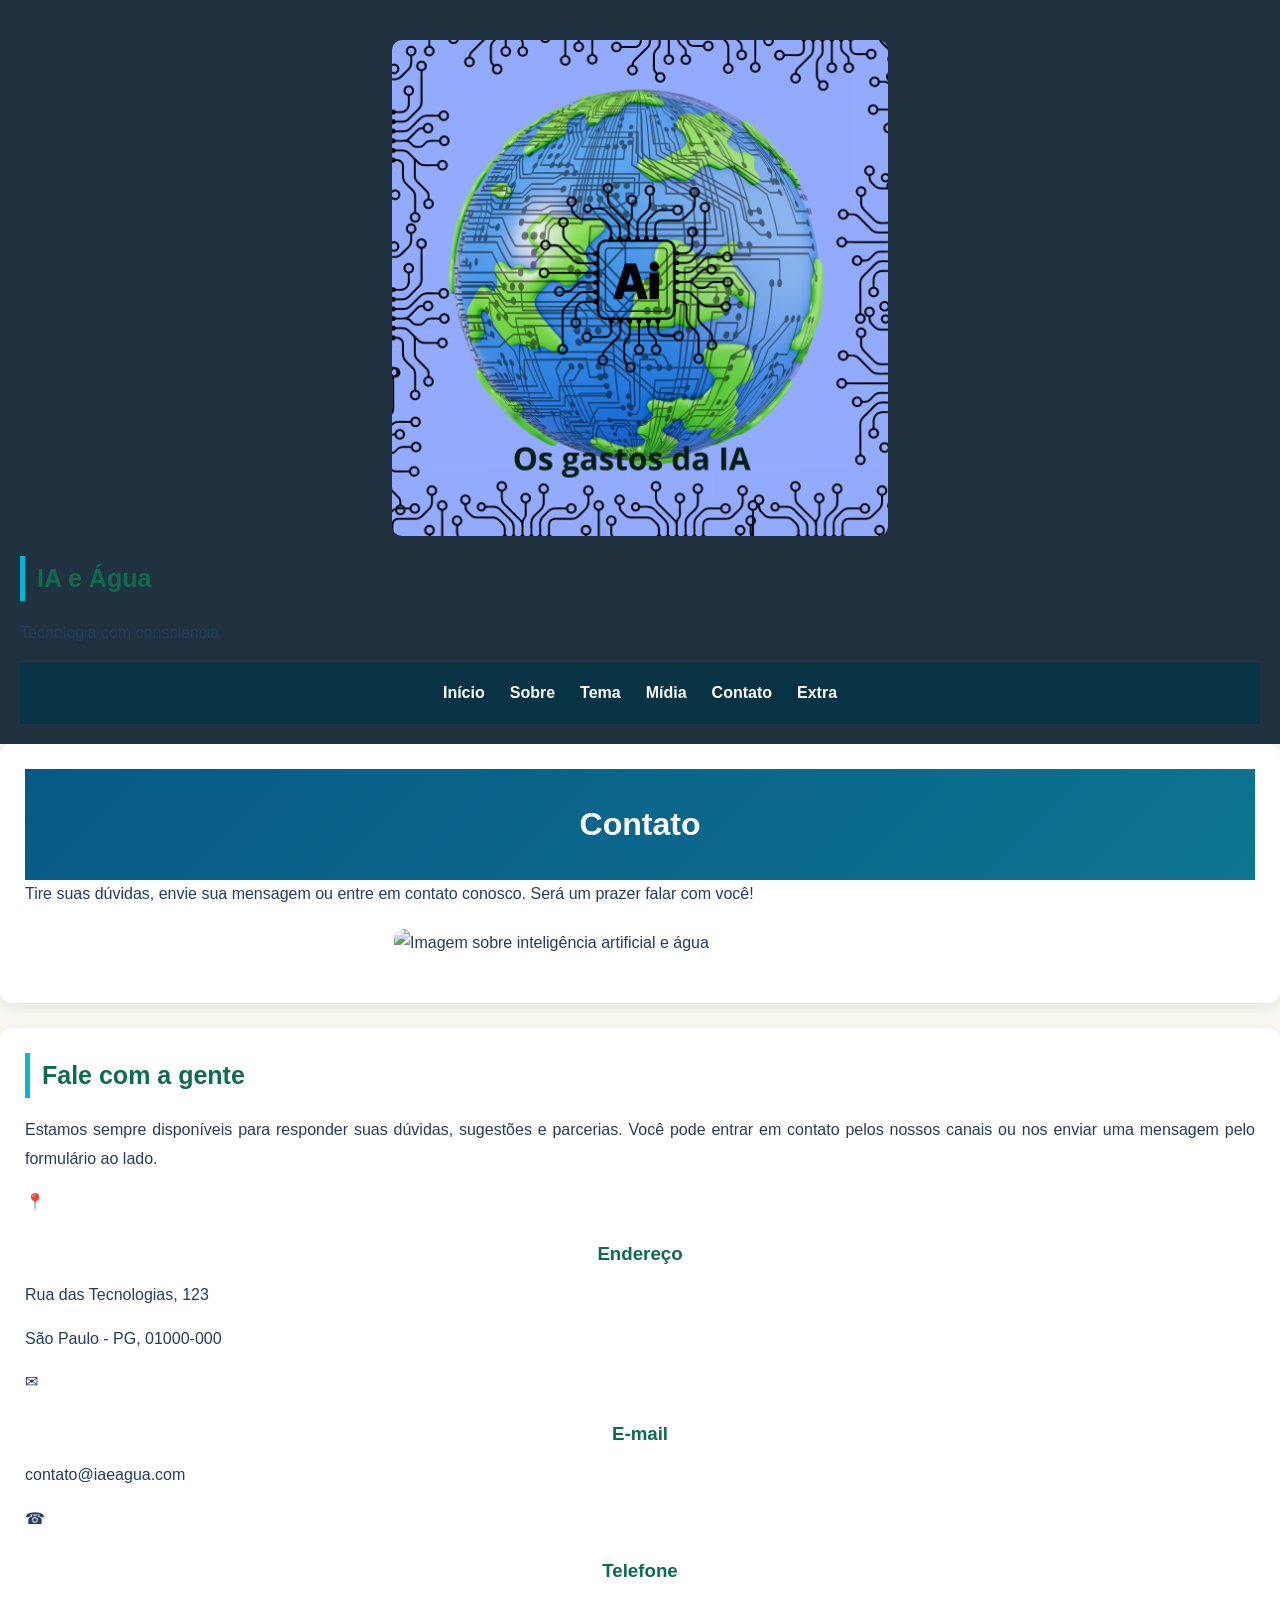
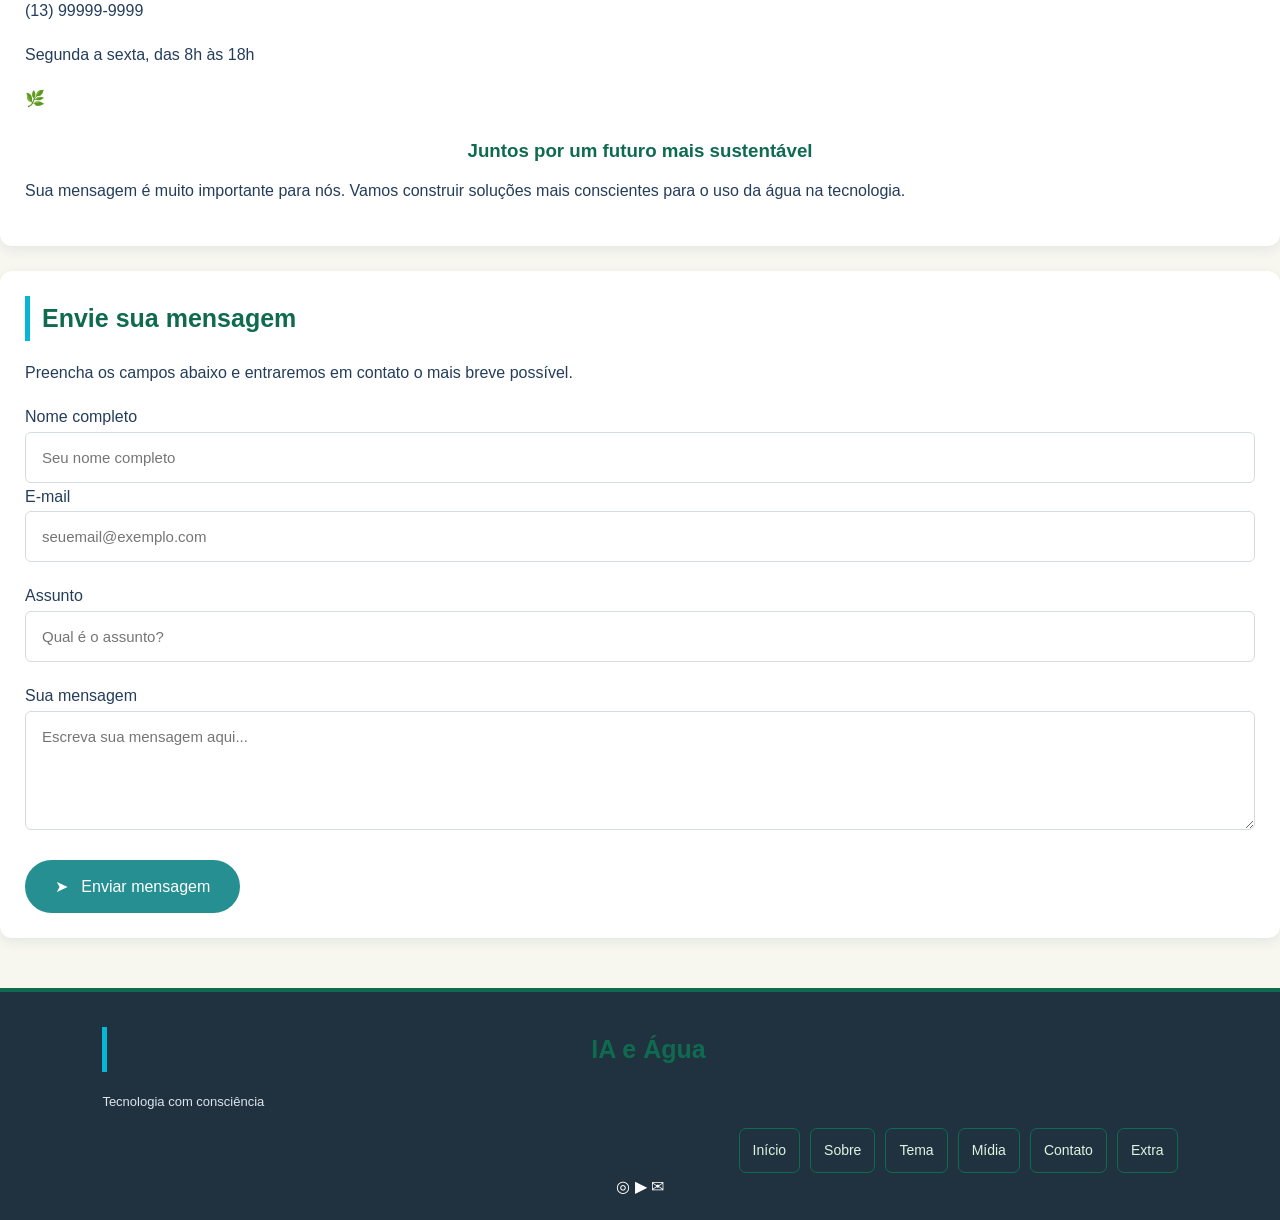
==== contato.html @ b86866ad "Update contato.html" ====
<!DOCTYPE html>
<html lang="pt-BR">
<head>
    <meta charset="UTF-8">
    <meta name="viewport" content="width=device-width, initial-scale=1.0">
    <title>Contato</title>
    <link rel="stylesheet" href="style.css">
</head>

<body>

    <!-- CABEÇALHO -->
    <header class="cabecalho">

        <div class="logo">
           <img src="logo-site.png" alt="os gastos da IA" class="logo-imagem">
            <div>
                <h2>IA e Água</h2>
                <p>Tecnologia com consciência</p>
            </div>
        </div>

        <nav>
            <a href="inicio.html">Início</a>
            <a href="sobre.html">Sobre</a>
            <a href="tema.html">Tema</a>
            <a href="midia.html">Mídia</a>
            <a href="contato.html" class="ativo">Contato</a>
            <a href="extra.html">Extra</a>
        </nav>

    </header>


    <!-- BANNER -->
    <section class="banner-contato">

    <div class="banner-texto">
         <h1>Contato</h1>

            <p>Tire suas dúvidas, envie sua mensagem 
            ou entre em contato conosco.
            Será um prazer falar com você!</p>
           
        </div>

         <div class="banner-imagem">
            <img src="banner.jpeg" alt="Imagem sobre inteligência artificial e água">
        </div>

    </section>


    <!-- CONTEÚDO PRINCIPAL -->
    <main class="conteudo">

        <!-- INFORMAÇÕES DE CONTATO -->
        <section class="cartao informacoes">

            <h2>Fale com a gente</h2>

            <p class="descricao">
                Estamos sempre disponíveis para responder
                suas dúvidas, sugestões e parcerias.
                Você pode entrar em contato pelos nossos
                canais ou nos enviar uma mensagem pelo
                formulário ao lado.
            </p>


            <!-- ENDEREÇO -->
            <div class="contato-item">

                <div class="icone endereco-icone">📍</div>

                <div>
                    <h3>Endereço</h3>
                    <p>Rua das Tecnologias, 123</p>
                    <p>São Paulo - PG, 01000-000</p>
                </div>

            </div>


            <!-- EMAIL -->
            <div class="contato-item">

                <div class="icone email-icone">✉</div>

                <div>
                    <h3>E-mail</h3>
                    <p>contato@iaeagua.com</p>
                </div>

            </div>


            <!-- TELEFONE -->
            <div class="contato-item">

                <div class="icone telefone-icone">☎</div>

                <div>
                    <h3>Telefone</h3>
                    <p>(13) 99999-9999</p>
                    <p>Segunda a sexta, das 8h às 18h</p>
                </div>

            </div>


            <!-- MENSAGEM SUSTENTÁVEL -->
            <div class="mensagem-sustentavel">

                <span class="folha-icone">🌿</span>

                <div>
                    <h3>Juntos por um futuro mais sustentável</h3>

                    <p>
                        Sua mensagem é muito importante para nós.
                        Vamos construir soluções mais conscientes
                        para o uso da água na tecnologia.
                    </p>
                </div>

            </div>

        </section>


        <!-- FORMULÁRIO -->
        <section class="cartao formulario">

            <h2>Envie sua mensagem</h2>

            <p class="descricao-formulario">
                Preencha os campos abaixo e entraremos
                em contato o mais breve possível.
            </p>

            <form action="#" method="post">

                <div class="campos-duplos">

                    <!-- NOME -->
                    <div class="campo">
                        <label for="nome">Nome completo</label>

                        <input
                            type="text"
                            id="nome"
                            name="nome"
                            placeholder="Seu nome completo"
                            required>
                    </div>


                    <!-- EMAIL -->
                    <div class="campo">
                        <label for="email">E-mail</label>

                        <input
                            type="email"
                            id="email"
                            name="email"
                            placeholder="seuemail@exemplo.com"
                            required>
                    </div>

                </div>


                <!-- ASSUNTO -->
                <div class="campo">

                    <label for="assunto">Assunto</label>

                    <input
                        type="text"
                        id="assunto"
                        name="assunto"
                        placeholder="Qual é o assunto?"
                        required>

                </div>


                <!-- MENSAGEM -->
                <div class="campo">

                    <label for="mensagem">Sua mensagem</label>

                    <textarea
                        id="mensagem"
                        name="mensagem"
                        placeholder="Escreva sua mensagem aqui..."
                        rows="5"
                        required></textarea>

                </div>


                <!-- BOTÃO -->
                <button type="submit">
                    ➤ &nbsp; Enviar mensagem
                </button>

            </form>

        </section>

    </main>


    <!-- RODAPÉ -->
    <footer class="rodape">

        <div class="logo logo-rodape">

            <div>
                <h2>IA e Água</h2>
                <p>Tecnologia com consciência</p>
            </div>

        </div>


        <!-- LINKS -->
        <div class="rodape-links">

            <a href="inicio.html">Início</a>
            <a href="sobre.html">Sobre</a>
            <a href="tema.html">Tema</a>
            <a href="midia.html">Mídia</a>
            <a href="contato.html">Contato</a>
            <a href="extra.html">Extra</a>

        </div>


        <!-- REDES SOCIAIS -->
        <div class="redes-sociais">

            <a href="#" aria-label="Instagram">◎</a>
            <a href="#" aria-label="YouTube">▶</a>
            <a href="mailto:contato@iaeagua.com"
               aria-label="E-mail">✉</a>

        </div>

    </footer>

</body>
</html>
---- style.css ----
/*geral*/
/*cores
#0F6B4F verde principal
#1E6FB8 azul principal
#DFF3E1 fundo
#20323F Tom escuro*/

body {
    margin: 0;
    font-family: Arial, sans-serif;
}

header {
    background-color: #20323F;
    padding: 20px;
}

nav {
    display: flex;
    justify-content: center;
    gap: 30px;
}

nav a {
    color: #DFF3E1;
    text-decoration: none;
    font-size: 16px;
}

nav a:hover {
    color: #1E6FB8;
}

/* RODAPÉ */
.rodape {
    background-color: #20323F;
    color: #DFF3E1;
    padding: 35px 8% 18px;
    margin-top: 50px;
    border-top: 4px solid #0F6B4F;
}

/* CONTEÚDO PRINCIPAL */
.rodape-conteudo {
    display: flex;
    justify-content: space-between;
    align-items: flex-start;
    gap: 35px;
    padding-bottom: 25px;
}

/* NOME DO PROJETO */
.rodape-projeto {
    max-width: 350px;
}

.rodape-projeto h3 {
    color: #DFF3E1;
    font-size: 20px;
    line-height: 1.5;
    margin: 0 0 10px;
}

.rodape-projeto p {
    color: #DFF3E1;
    font-size: 14px;
    margin: 0;
    opacity: 0.85;
}

/* LINKS */
.rodape-links {
    display: flex;
    flex-wrap: wrap;
    gap: 10px;
    justify-content: flex-end;
}

.rodape-links a {
    color: #DFF3E1;
    text-decoration: none;
    font-size: 14px;
    padding: 9px 13px;
    border: 1px solid #0F6B4F;
    border-radius: 7px;
    transition: 0.3s;
}

.rodape-links a:hover {
    background-color: #0F6B4F;
    border-color: #1E6FB8;
    color: #DFF3E1;
}

/* FAIXA INFERIOR */
.rodape-final {
    border-top: 1px solid #0F6B4F;
    padding-top: 16px;
    display: flex;
    justify-content: space-between;
    align-items: center;
    gap: 15px;
}

.rodape-final p {
    color: #DFF3E1;
    font-size: 12px;
    line-height: 1.6;
    margin: 0;
}

/* CELULAR */
@media (max-width: 700px) {
    .rodape {
        padding: 28px 20px 18px;
    }

    .rodape-conteudo {
        flex-direction: column;
        gap: 22px;
    }

    .rodape-links {
        justify-content: flex-start;
    }

    .rodape-final {
        flex-direction: column;
        align-items: flex-start;
        gap: 8px;
    }
}
h1 {
    color: #DFF3E1;
     text-align: center;
}


/*index==========================================================================================================*/

.hero {
    background-image: linear-gradient(
        rgba(32, 50, 63, 0.5),
        rgba(32, 50, 63, 0.5)
    ), url("foto-index_inicio.jfif");

    background-size: cover;
    background-position: center;
    min-height: 450px;

    display: flex;
    flex-direction: column;
    justify-content: center;
    align-items: center;
    text-align: center;
    padding: 20px;
    gap: 20px;
}

.hero h1 {
    color: #DFF3E1;
    font-size: 40px;
}


.botao-saiba {
    display: inline-block;
    background-color: #0F6B4F;
    color: #DFF3E1;
    text-decoration: none;
    padding: 14px 30px;
    border-radius: 8px;
    font-size: 17px;
    font-weight: bold;
    transition: 0.3s;
}

.botao-saiba:hover {
    background-color: #1E6FB8;
    transform: translateY(-3px);
}

.textohome {
    max-width: 1000px;
    margin: 0 auto;
    text-align: center;
}

.textohome h1 {
    color: #0F6B4F;
    font-size: 32px;
    margin-bottom: 25px;
}

.textohome p {
    color: #20323F;
    font-size: 17px;
    line-height: 1.8;
    text-align: justify;
}

.apresentacao {
    background-color: #DFF3E1;
    padding: 55px 8%;
}


.imagem-home {
    width: 100%;
    padding: 40px 20px;
    display: flex;
    justify-content: center;
    box-sizing: border-box;
}

.imagem-home figure {
    width: 100%;
    max-width: 1100px;
    margin: 0;
    padding: 15px;
    background: #20323F;
    border: 1px solid #1E6FB8;
    border-radius: 12px;
    box-shadow: 0 0 20px rgba(30, 111, 184, 0.2);
    box-sizing: border-box;
}

.imagem-home img {
    display: block;
    width: 100%;
    height: auto;
    border-radius: 6px;
}

.imagem-home figcaption {
    color: #DFF3E1;
    font-size: 16px;
    text-align: center;
    padding: 14px 5px 4px;
    line-height: 1.6;
}

@media (max-width: 600px) {
    .imagem-home {
        padding: 25px 12px;
    }

    .imagem-home figure {
        padding: 8px;
    }

    .imagem-home figcaption {
        font-size: 14px;
    }
}


/* CITAÇÃO EM DESTAQUE */

.citacao-destaque {
    margin: 45px auto;
    padding: 38px 30px;
    max-width: 1000px;
    box-sizing: border-box;
    background: #20323F;
    border-left: 5px solid #1E6FB8;
    border-radius: 12px;
    color: #DFF3E1;
    text-align: center;
}

.citacao-etiqueta {
    color: #DFF3E1;
    font-size: 12px;
    font-weight: 700;
    letter-spacing: 3px;
}

.citacao-destaque blockquote {
    margin: 22px auto;
    max-width: 800px;
    color: #FFFFFF;
    font-size: clamp(20px, 3vw, 30px);
    font-weight: 500;
    line-height: 1.6;
}

@media (max-width: 600px) {
    .citacao-destaque {
        padding: 28px 20px;
    }
}


.cards {
    display: grid;
    grid-template-columns: repeat(3, 1fr);
    gap: 25px;
    max-width: 1100px;
    margin: 40px auto;
    padding: 20px;
}

.card {
    background: #20323F;
    border: 1px solid #1E6FB8;
    border-radius: 15px;
    padding: 25px;
    text-align: center;
    box-shadow: 0 4px 15px rgba(30, 111, 184, 0.15);
    transition: 0.3s ease;
    box-sizing: border-box;
}

.card h3 {
    color: #DFF3E1;
    font-size: 21px;
    margin-bottom: 15px;
}

.card p {
    color: #ffffff;
    font-size: 15px;
    line-height: 1.6;
    margin-bottom: 20px;
}

.card a {
    display: inline-block;
    text-decoration: none;
    color: #DFF3E1;
    background: #0F6B4F;
    padding: 10px 20px;
    border-radius: 8px;
    border: 1px solid #0F6B4F;
    transition: 0.3s ease;
}

.card a:hover {
    background: #1E6FB8;
    border-color: #1E6FB8;
    color: white;
}

/* Efeito ao passar o mouse */
.card:hover {
    transform: translateY(-7px);
    box-shadow: 0 8px 25px rgba(30, 111, 184, 0.3);
    border-color: #0F6B4F;
}

/* Responsividade */
@media (max-width: 768px) {
    .cards {
        grid-template-columns: repeat(2, 1fr);
    }
}

@media (max-width: 500px) {
    .cards {
        grid-template-columns: 1fr;
    }
}

h3{
    color: #0F6B4F;
    text-align: center;
}
/*sobre==========================================================================================================*/

/* NOSSA MISSÃO */

.nossa-missao {
    display: grid;
    grid-template-columns: minmax(0, 1.5fr) minmax(250px, 0.8fr);
    align-items: center;
    gap: 40px;
    padding: 70px 7%;
    background: #DFF3E1;
    color: #20323F;
}

.missao-conteudo {
    max-width: 760px;
}

.missao-etiqueta {
    display: inline-block;
    padding: 8px 14px;
    border: 1px solid #0F6B4F;
    border-radius: 30px;
    color: #0F6B4F;
    font-size: 12px;
    font-weight: 700;
    letter-spacing: 2px;
}

.missao-conteudo h2 {
    margin: 20px 0;
    color: #0F6B4F;
    font-size: clamp(30px, 4vw, 44px);
}

.missao-conteudo p {
    margin: 0 0 18px;
    font-size: 16px;
    line-height: 1.9;
}

.missao-destaque {
    padding: 30px;
    background: #20323F;
    border-left: 5px solid #1E6FB8;
    border-radius: 14px;
    color: #FFFFFF;
}

.missao-simbolo {
    display: inline-block;
    margin-bottom: 18px;
    color: #DFF3E1;
    font-size: 40px;
    font-weight: 800;
}

.missao-destaque h3 {
    margin: 0 0 15px;
    color: #DFF3E1;
    font-size: 24px;
}

.missao-destaque p {
    margin: 0;
    font-size: 15px;
    line-height: 1.8;
}

@media (max-width: 750px) {
    .nossa-missao {
        grid-template-columns: 1fr;
        padding: 45px 5%;
        gap: 25px;
    }
}


/* CONSUMO DE ÁGUA */


.dados-agua {
    padding: 65px 7%;
    background: #DFF3E1;
    color: #20323F;
}

/* Cabeçalho da seção */

.dados-cabecalho {
    display: block;
    max-width: 1000px;
    margin: 0 auto 25px;
    padding: 30px;

    background: #DFF3E1;
    border-left: 5px solid #0F6B4F;
    border-radius: 12px;

    color: #20323F;
    text-align: left;
}

.dados-cabecalho p {
    display: block;
    width: 100%;
    margin: 0 0 15px;
    padding: 0;

    color: #20323F;
    font-size: 16px;
    line-height: 1.8;
    text-align: justify;

    background: transparent;
    border: none;
}


.imagem-texto {
    width: 100%;
    max-width: 650px;
    margin: 30px auto;
    text-align: center;
}

.imagem-texto img {
    display: block;
    width: 100%;
    max-width: 900px;
    height: auto;
    margin: 0 auto;
    border-radius: 12px;
    border: 2px solid #0F6B4F;
}


.imagem-sobre {
    width: 100%;
    padding: 40px 20px;
    display: flex;
    justify-content: center;
    box-sizing: border-box;
}

.imagem-sobre figure {
    width: 100%;
    max-width: 700px;
    margin: 0;
    padding: 15px;
    background: #20323F;
    border: 1px solid #1E6FB8;
    border-radius: 12px;
    box-shadow: 0 0 20px rgba(30, 111, 184, 0.2);
    box-sizing: border-box;
}

.imagem-sobre img {
    display: block;
    width: 100%;
    height: auto;
    border-radius: 6px;
}

.imagem-sobre figcaption {
    color: #DFF3E1;
    font-size: 16px;
    text-align: center;
    padding: 14px 5px 4px;
    line-height: 1.6;
}

@media (max-width: 600px) {
    .imagem-sobre {
        padding: 25px 12px;
    }

    .imagem-sobre figure {
        padding: 8px;
    }

    .imagem-sobre figcaption {
        font-size: 14px;
    }
}


/*tema==========================================================================================================*/

/* ===== CONFIGURAÇÕES GERAIS ===== */
* {
    margin: 0;
    padding: 0;
    box-sizing: border-box;
}

html {
    scroll-behavior: smooth;
}

body {
    font-family: Arial, Helvetica, sans-serif;
    background-color: #f0f7fa;
    color: #263746;
    line-height: 1.8;
}

/* ===== TÍTULO PRINCIPAL ===== */
h1 {
    background: linear-gradient(135deg, #075985, #0e7490);
    color: white;
    text-align: center;
    padding: 35px 20px;
    font-size: 32px;
    line-height: 1.3;
}

/* ===== MENU DE NAVEGAÇÃO ===== */
nav {
    background-color: #083344;
    padding: 16px;
    display: flex;
    justify-content: center;
    flex-wrap: wrap;
    gap: 25px;
}

nav a {
    color: white;
    text-decoration: none;
    font-weight: bold;
    transition: 0.3s;
}

nav a:hover {
    color: #67e8f9;
}

/* ===== CONTEÚDO PRINCIPAL ===== */
.introducao-conteudo {
    display: flex;
    align-items: center;
    justify-content: space-between;
    gap: 30px;
    width: 100%;
}

.texto-introducao {
    flex: 1;
}

.introducao-conteudo img {
    width: 45%;
    height: 350px;
    object-fit: cover;
    border-radius: 10px;
}

/* ===== SEÇÕES E TÍTULOS ===== */
section {
    background-color: white;
    padding: 25px;
    margin-bottom: 25px;
    border-radius: 12px;
    box-shadow: 0 4px 12px rgba(8, 51, 68, 0.08);
}


h2 {
    color: #0F6B4F;
    font-size: 25px;
    margin-bottom: 18px;
    border-left: 5px solid #06b6d4;
    padding-left: 12px;
}

h3 {
    color: #0F6B4F;
    margin: 20px 0 10px;
}

p {
    margin-bottom: 15px;
    text-align: justify;
}

.conclusao {
    background-color: #DCEEFF;
    padding: 25px;
    border-radius:12px;
    margin-bottom:25px;

}

/* ===== PARTE 2 - CONSUMO DE ÁGUA ===== */

.consumo {
    background-color: white;
    padding: 25px;
    margin-bottom: 25px;
    border-radius: 15px;
    box-shadow: 0 4px 12px rgba(8, 51, 68, 0.08);
}

/* TÍTULO */

.consumo h2 {
    display: flex;
    align-items: center;
    gap: 15px;
    color: #0F6B4F;
    margin-bottom: 15px;
}

/* NÚMERO AZUL */

.numero {
    background-color:#0F6B4F;
    color: white;
    width: 42px;
    height: 42px;
    border-radius: 50%;

    display: flex;
    align-items: center;
    justify-content: center;

    flex-shrink: 0;
}

/* ORGANIZAÇÃO DAS COLUNAS */

.consumo-conteudo {
    display: grid;
    grid-template-columns: 1.1fr 1fr;
    gap: 25px;
    align-items: center;
}

/* LADO ESQUERDO */

.consumo-texto p {
    color: #075985;
    line-height: 1.5;
    margin-bottom: 12px;
}

.consumo-texto img {
    width: 250%;
    height: 250px;
    object-fit: cover;
    border-radius: 10px;
    display: block;
}

/* LADO DIREITO */

.formas-consumo {
    background-color: #DCEEFF;;
    padding: 18px;
    border-radius: 12px;
}

.formas-consumo h3 {
    color: #0F6B4F;
    margin-bottom: 15px;
    font-size: 17px;
}

/* ITENS COM ÍCONES */

.item-consumo {
    display: flex;
    align-items: center;
    gap: 15px;
    margin-bottom: 13px;
}

.item-consumo span {
    font-size: 27px;
    min-width: 35px;
    text-align: center;
}

.item-consumo p {
    color: #0F6B4F;
    font-size: 13px;
    line-height: 1.5;
    margin: 0;
}

.blocos-lado {
    display: flex;
    gap: 20px;
    align-items: stretch;
    width: 100%; 
}

.bloco5 {
    flex: 1;
    min-width: 0;
    padding: 25px;
    background-color: #FFFFFF;
    border-radius: 12px;
}

.conclusao {
    flex: 1;
    background-color: #EAF4FC;
    padding: 25px;
    border-radius: 12px;
    min-width: 0;
}

.container {
    display: flex;
    gap: 30px;
    align-items: stretch;
}

.parte {
    flex: 1;
    padding: 20px;
    background-color: #E3F2FD;
    border-radius: 10px;
}

.impactos {
    width: 100%;
    height: 460px;
    max-width: none;
    object-fit: cover;
    display: block;
    margin: 0;
    border-radius: 12px ;
    
}

/* ===== LISTAS ===== */
ul,
ol {
    padding-left: 28px;
    margin: 15px 0;
}

li {
    margin-bottom: 8px;
}

/* ===== IMAGENS ===== */
img {
    display: block;
    max-width: 40%;
    height: auto;
    margin: 20px auto;
    border-radius: 10px;
}



/* ===== LINKS DO CONTEÚDO ===== */
main a {
    color: #087e9e;
    font-weight: bold;
}

main a:hover {
    color: #164e63;
}

/* ===== FONTES E REFERÊNCIAS ===== */
footer {
    background-color: #083344;
    color: white;
    text-align: center;
    padding: 25px 20px;
    margin-top: 35px;
}

footer a {
    color: #a5f3fc;
}

/* ===== CELULARES E TABLETS ===== */
@media (max-width: 600px) {
    h1 {
        font-size: 25px;
        padding: 25px 15px;
    }

    nav {
        gap: 12px;
        padding: 15px 10px;
    }

    nav a {
        font-size: 14px;
    }

    main {
        padding: 0 12px;
        margin-top: 20px;
    }

    section {
        padding: 18px;
    }

    h2 {
        font-size: 21px;
    }
}



/*midia==========================================================================================================*/

/*contato==========================================================================================================*/

* {
    margin: 0;
    padding: 0;
    box-sizing: border-box;
}

body {
    font-family: Arial, sans-serif;
    background-color: #f7f7f0;
    color: #243d5b;
}

/* Banner superior */
.banner {
    height: 280px;
    background-image: url("imagens/banner.png");
    background-size: cover;
    background-position: center;
    display: flex;
    justify-content: flex-end;
    align-items: flex-start;
    padding: 30px 8%;
}

.banner nav {
    display: flex;
    gap: 35px;
}

.banner a {
    color: #243d5b;
    text-decoration: none;
    font-weight: bold;
}

/* Área do formulário */
.contato {
    max-width: 1100px;
    margin: 0 auto;
    padding: 45px 25px 65px;
}

.contato h1 {
    font-size: 34px;
    margin-bottom: 15px;
}

.contato p {
    color: #65758a;
    margin-bottom: 30px;
    line-height: 1.6;
}

/* Campos do formulário */
form {
    display: flex;
    flex-direction: column;
    gap: 20px;
}

.campos {
    display: flex;
    gap: 20px;
}

input,
textarea {
    width: 100%;
    padding: 16px;
    border: 1px solid #d5dce0;
    border-radius: 6px;
    background-color: transparent;
    font-family: Arial, sans-serif;
    font-size: 15px;
    color: #243d5b;
}

textarea {
    resize: vertical;
}

input:focus,
textarea:focus {
    outline: 2px solid #319d9a;
    border-color: #319d9a;
}

/* Botão de envio */
button {
    width: fit-content;
    padding: 17px 30px;
    border: none;
    border-radius: 35px;
    background-color: #258f91;
    color: white;
    font-size: 16px;
    cursor: pointer;
}

button:hover {
    background-color: #1b7378;
}

/* Rodapé */
footer {
    background-color: #243d68;
    color: white;
    padding: 35px 20px;
    text-align: center;
}

footer nav {
    display: flex;
    justify-content: center;
    gap: 30px;
    margin-bottom: 20px;
}

footer a {
    color: white;
    text-decoration: none;
}

footer p {
    font-size: 13px;
    color: #dce5ef;
}

/* Ajuste para celulares */
@media (max-width: 600px) {
    .campos {
        flex-direction: column;
    }

    .banner {
        height: 200px;
    }

    .contato h1 {
        font-size: 27px;
    }

    footer nav {
        flex-wrap: wrap;
    }
}




/*extra==========================================================================================================*/

/* ===== TABELA FUTURISTA ===== */

.secao-dados {
    padding: 60px 6%;
    background: linear-gradient(180deg, #DFF3E1 0%, #f4fbf6 100%);
    color: #20323F;
}

.secao-dados h2 {
    color: #0F6B4F;
    font-size: 32px;
    margin: 0 0 12px;
    letter-spacing: 0.5px;
}

.secao-dados .subtitulo {
    max-width: 800px;
    color: #20323F;
    font-size: 16px;
    line-height: 1.8;
    margin-bottom: 30px;
}

/* Moldura externa */

.tabela-container {
    width: 100%;
    overflow-x: auto;
    border: 1px solid #0F6B4F;
    border-radius: 16px;
    background: #dff3e1;
    box-shadow: 0 10px 30px rgba(32, 50, 63, 0.12),
                0 0 12px rgba(0, 188, 212, 0.08);
}

/* Estrutura */

.tabela-dados {
    width: 100%;
    border-collapse: separate;
    border-spacing: 0;
    font-size: 15px;
    line-height: 1.7;
}

/* Cabeçalho */

.tabela-dados thead {
    background: #20323F;
}

.tabela-dados th {
    background: #20323F;
    color: #DFF3E1;
    text-align: left;
    padding: 20px 18px;
    font-size: 14px;
    text-transform: uppercase;
    letter-spacing: 0.8px;
    border-bottom: 3px solid #1E6FB8;
}

/* Células */

.tabela-dados td {
    padding: 20px 18px;
    border-bottom: 1px solid #dff3e1;
    vertical-align: top;
}

.tabela-dados tbody tr {
    transition: background-color 0.25s, box-shadow 0.25s;
}

.tabela-dados tbody tr:nth-child(even) {
    background: #dff3e1;
}

.tabela-dados tbody tr:hover {
    background: #dff3e1;
    box-shadow: inset 4px 0 0 #1E6FB8;
}

.tabela-dados tbody tr:last-child td {
    border-bottom: none;
}

/* Primeira coluna */

.tabela-dados td:first-child {
    color: #0F6B4F;
    font-weight: bold;
    white-space: nowrap;
}

/* Links como botões */

.tabela-dados td a {
    display: inline-flex;
    align-items: center;
    justify-content: center;
    gap: 7px;
    padding: 9px 13px;
    border: 1px solid #0F6B4F;
    border-radius: 8px;
    background: #dff3e1;
    color: #0F6B4F;
    font-size: 13px;
    font-weight: bold;
    text-decoration: none;
    white-space: nowrap;
    transition: all 0.25s ease;
}

.tabela-dados td a::after {
    content: "↗";
    font-size: 15px;
}

.tabela-dados td a:hover {
    background: #20323F;
    color: #1E6FB8;
    border-color: #1E6FB8;
    box-shadow: 0 0 12px rgba(30, 111, 184, 0.2);
    transform: translateY(-2px);
}

/* Nota abaixo da tabela */

.nota-tabela {
    margin-top: 18px;
    padding: 15px 18px;
    border-left: 4px solid #0F6B4F;
    border-radius: 0 8px 8px 0;
    background: rgba(255, 255, 255, 0.75);
    color: #20323F;
    font-size: 13px;
    line-height: 1.8;
}

/* Celular */

@media (max-width: 700px) {
    .secao-dados {
        padding: 40px 5%;
    }

    .secao-dados h2 {
        font-size: 26px;
    }

    .tabela-dados {
        min-width: 760px;
    }

    .tabela-dados th,
    .tabela-dados td {
        padding: 15px;
    }
}

/* SEÇÃO DE FONTES */
.fontes {
    padding: 70px 7%;
    background: linear-gradient(135deg, #101f2b, #183b46);
    color: #dff3e1;
}

.fontes h2 {
    text-align: center;
    font-size: 2.2rem;
    color: #0f6b4f;
    margin-bottom: 12px;
}

.fontes p {
    text-align: center;
    color: #dff3e1;
    margin-bottom: 35px;
}

/* ORGANIZAÇÃO DOS CARDS */
.links {
    display: grid;
    grid-template-columns: repeat(auto-fit, minmax(220px, 1fr));
    gap: 22px;
    max-width: 1100px;
    margin: auto;
}

/* CARTÕES DE LINKS */
.links a {
    position: relative;
    display: flex;
    flex-direction: column;
    justify-content: space-between;
    min-height: 145px;
    padding: 25px;
    text-decoration: none;
    color: #dff3e1;
    background: rgba(223, 243, 225, 0.06);
    border: 1px solid rgba(15, 107, 79, 0.3);
    border-radius: 18px;
    overflow: hidden;
    transition: 0.3s ease;
}

/* DETALHE DECORATIVO */
.links a::before {
    content: "";
    position: absolute;
    top: 0;
    left: 0;
    width: 4px;
    height: 100%;
    background: #0F6B4F;
    transition: 0.3s ease;
}

.links a::after {
    content: "↗";
    position: absolute;
    right: 20px;
    bottom: 18px;
    color: #0f6b4f;
    font-size: 1.5rem;
    transition: 0.3s ease;
}

.links a:hover {
    transform: translateY(-7px);
    background: rgba(15, 107, 79, 0.12);
    border-color: #0F6B4F;
    box-shadow: 0 10px 30px rgba(15, 107, 79, 0.12);
}

.links a:hover::before {
    width: 100%;
    height: 3px;
}

.links a:hover::after {
    color: #dff3e1;
    transform: translate(3px, -3px);
}


/* SEÇÃO LEITURAS E PESQUISAS */

.leituras {
    padding: 70px 7%;
    background: #DFF3E1;
    color: #20323F;
}

.leituras-cabecalho {
    max-width: 760px;
    margin: 0 auto 40px;
    text-align: center;
}

.leituras-etiqueta {
    display: inline-block;
    padding: 8px 14px;
    border: 1px solid #0F6B4F;
    border-radius: 30px;
    color: #0F6B4F;
    font-size: 12px;
    font-weight: 700;
    letter-spacing: 2px;
}

.leituras-cabecalho h2 {
    margin: 20px 0 15px;
    color: #0F6B4F;
    font-size: clamp(30px, 4vw, 44px);
}

.leituras-cabecalho p {
    font-size: 16px;
    line-height: 1.8;
}

.leituras-lista {
    display: grid;
    grid-template-columns: repeat(2, minmax(0, 1fr));
    gap: 22px;
    max-width: 1100px;
    margin: 0 auto;
}

.leitura-card {
    display: flex;
    flex-direction: column;
    align-items: flex-start;
    padding: 28px;
    background: #FFFFFF;
    border: 1px solid #DFF3E1;
    border-top: 4px solid #0F6B4F;
    border-radius: 14px;
    transition: transform 0.25s ease,
                box-shadow 0.25s ease,
                border-color 0.25s ease;
}

.leitura-card:hover {
    transform: translateY(-5px);
    border-top-color: #1E6FB8;
    box-shadow: 0 12px 28px rgba(32, 50, 63, 0.12);
}

.leitura-tipo {
    display: inline-block;
    margin-bottom: 15px;
    padding: 6px 10px;
    background: #DFF3E1;
    color: #0F6B4F;
    border-radius: 5px;
    font-size: 11px;
    font-weight: 800;
    letter-spacing: 1px;
}

.leitura-card h3 {
    margin: 0 0 15px;
    color: #20323F;
    font-size: 21px;
    line-height: 1.5;
}

.leitura-autor,
.leitura-ano {
    margin: 0 0 10px;
    color: #20323F;
    font-size: 14px;
    line-height: 1.7;
}

.leitura-autor {
    font-weight: 600;
}

.leitura-ano {
    opacity: 0.8;
}

.leitura-link {
    display: inline-flex;
    align-items: center;
    justify-content: space-between;
    gap: 18px;
    width: 100%;
    box-sizing: border-box;
    margin-top: auto;
    padding: 13px 16px;
    background: #FFFFFF;
    border: 1px solid #0F6B4F;
    border-radius: 8px;
    color: #0F6B4F;
    font-size: 14px;
    font-weight: 700;
    text-decoration: none;
    transition: background 0.2s ease,
                color 0.2s ease,
                border-color 0.2s ease;
}

.leitura-link:hover {
    background: #0F6B4F;
    border-color: #0F6B4F;
    color: #FFFFFF;
}

.leitura-link span {
    font-size: 18px;
}

/* RESPONSIVIDADE */

@media (max-width: 650px) {
    .leituras {
        padding: 45px 5%;
    }

    .leituras-lista {
        grid-template-columns: 1fr;
    }

    .leitura-card {
        padding: 23px;
    }
}


/* SEÇÃO COMO AJUDAR */

.como-ajudar {
    padding: 70px 7%;
    background: #DFF3E1;
    color: #20323F;
    font-family: inherit;
}

.ajudar-cabecalho {
    max-width: 760px;
    margin: 0 auto 35px;
    text-align: center;
}

.ajudar-etiqueta {
    display: inline-block;
    padding: 8px 14px;
    border: 1px solid #0F6B4F;
    border-radius: 30px;
    color: #0F6B4F;
    font-size: 12px;
    font-weight: 700;
    letter-spacing: 2px;
}

.ajudar-cabecalho h2 {
    margin: 20px 0 15px;
    color: #0F6B4F;
    font-size: clamp(30px, 4vw, 44px);
}

.ajudar-cabecalho p {
    font-size: 16px;
    line-height: 1.8;
}

.ajudar-alerta {
    display: flex;
    align-items: flex-start;
    gap: 18px;
    max-width: 900px;
    margin: 0 auto 35px;
    padding: 24px;
    background: #FFFFFF;
    border-left: 5px solid #1E6FB8;
    border-radius: 12px;
    box-shadow: 0 8px 25px rgba(32, 50, 63, 0.07);
}

.alerta-icone {
    display: flex;
    align-items: center;
    justify-content: center;
    flex-shrink: 0;
    width: 35px;
    height: 35px;
    background: #1E6FB8;
    color: #FFFFFF;
    border-radius: 50%;
    font-weight: bold;
    font-size: 22px;
}

.ajudar-alerta h3 {
    margin: 0 0 10px;
    color: #0F6B4F;
    font-size: 18px;
}

.ajudar-alerta p {
    margin: 0;
    line-height: 1.7;
}

.ajudar-lista {
    display: grid;
    grid-template-columns: repeat(2, minmax(0, 1fr));
    gap: 22px;
    max-width: 1100px;
    margin: 0 auto;
}

.ajudar-card {
    position: relative;
    padding: 30px;
    background: #FFFFFF;
    border: 1px solid rgba(15, 107, 79, 0.18);
    border-radius: 16px;
    transition: transform 0.25s ease,
                box-shadow 0.25s ease,
                border-color 0.25s ease;
}

.ajudar-card:hover {
    transform: translateY(-5px);
    border-color: #0F6B4F;
    box-shadow: 0 12px 28px rgba(32, 50, 63, 0.12);
}

.ajudar-numero {
    display: block;
    margin-bottom: 18px;
    color: #1E6FB8;
    font-size: 36px;
    font-weight: 800;
}

.ajudar-nivel {
    display: inline-block;
    margin-bottom: 14px;
    padding: 6px 10px;
    background: #DFF3E1;
    color: #0F6B4F;
    border-radius: 5px;
    font-size: 11px;
    font-weight: 800;
    letter-spacing: 1px;
}

.ajudar-card h3 {
    margin: 0 0 12px;
    color: #20323F;
    font-size: 21px;
}

.ajudar-card p {
    margin: 0;
    line-height: 1.8;
    color: #465B65;
}

.ajudar-final {
    max-width: 900px;
    margin: 35px auto 0;
    padding: 30px;
    background: #0F6B4F;
    color: #FFFFFF;
    border-radius: 16px;
    text-align: center;
}

.ajudar-final span {
    color: #DFF3E1;
    font-size: 12px;
    font-weight: bold;
    letter-spacing: 2px;
}

.ajudar-final p {
    margin: 15px 0 0;
    font-size: 20px;
    line-height: 1.7;
}

/* AJUSTES PARA CELULARES */

@media (max-width: 650px) {
    .como-ajudar {
        padding: 45px 5%;
    }

    .ajudar-lista {
        grid-template-columns: 1fr;
    }

    .ajudar-alerta {
        padding: 18px;
    }

    .ajudar-card {
        padding: 24px;
    }

    .ajudar-final {
        padding: 24px 18px;
    }
}
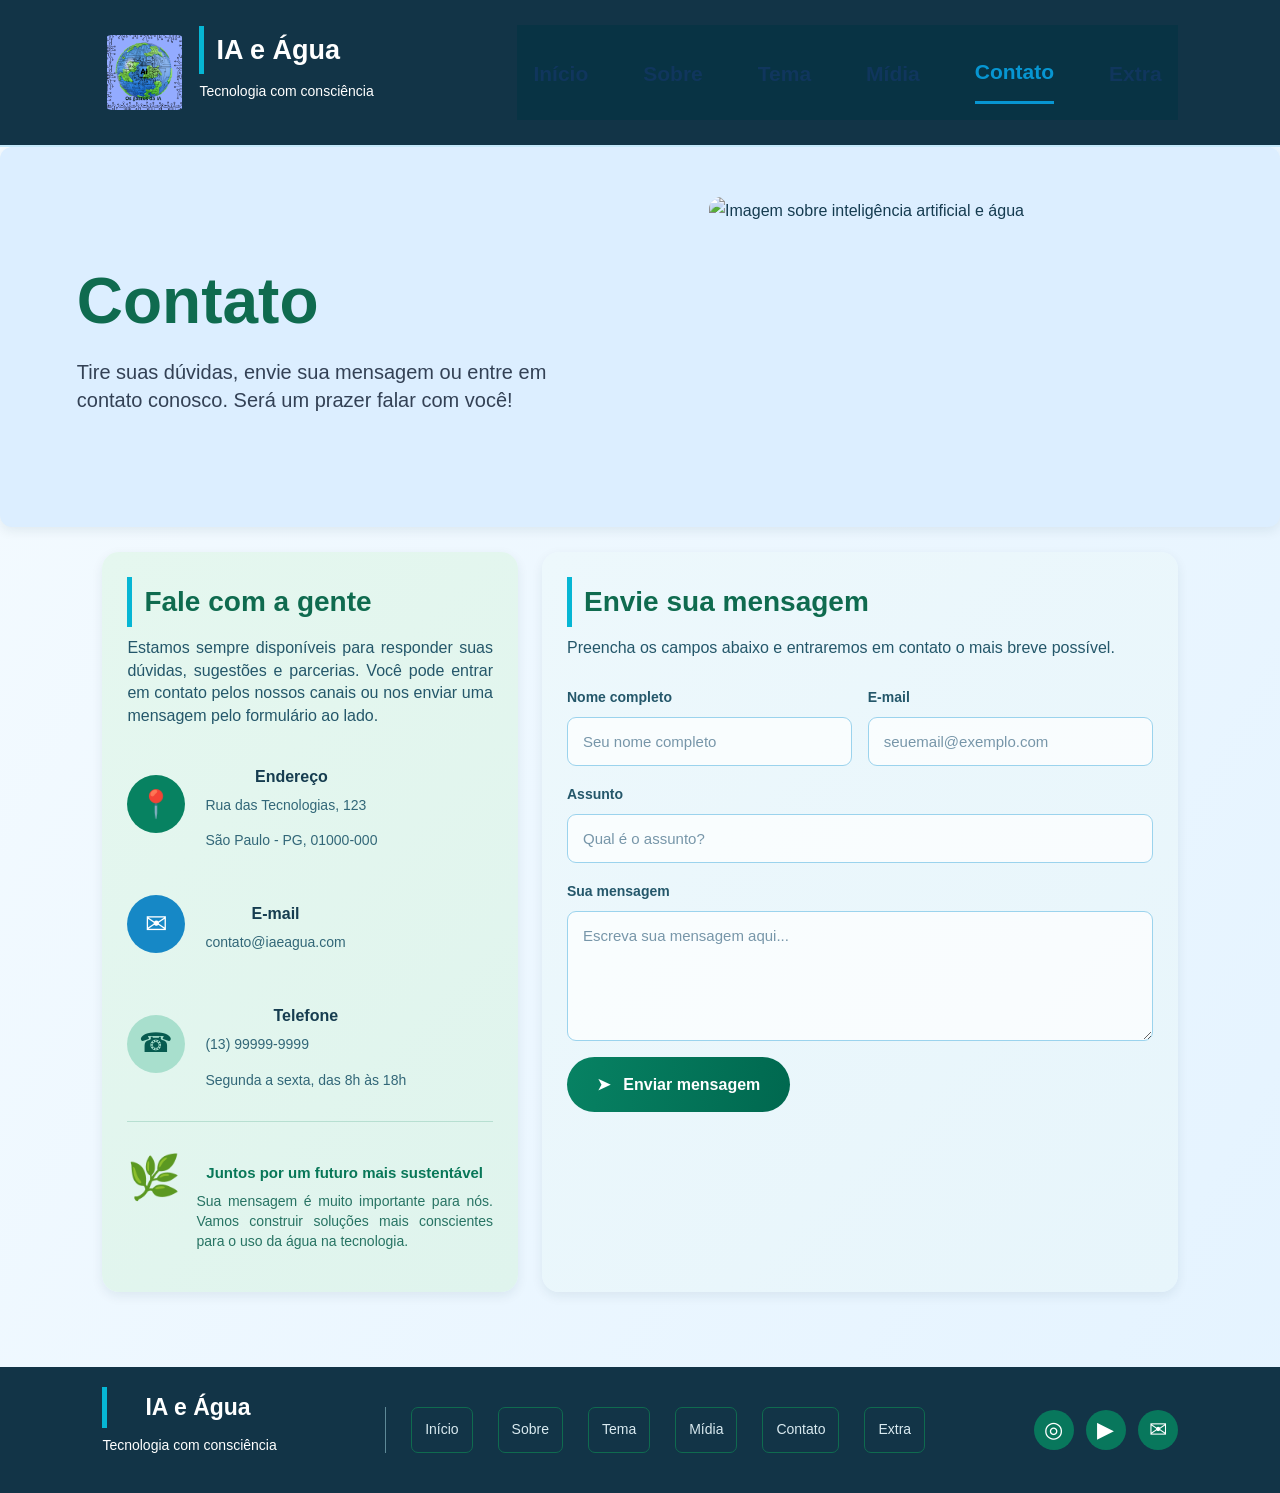
==== commit 9a15a804: "Update contato.html" ====
--- a/contato.html
+++ b/contato.html
@@ -4,6 +4,7 @@
     <meta charset="UTF-8">
     <meta name="viewport" content="width=device-width, initial-scale=1.0">
     <title>Contato</title>
+    <link rel="icon" type="image/png" href="logo-site.png">
     <link rel="stylesheet" href="style.css">
 </head>
 
--- a/style.css
+++ b/style.css
@@ -48,6 +48,17 @@
     gap: 35px;
     padding-bottom: 25px;
 }
+
+.rodape-final a {
+    color: #DFF3E1;
+    text-decoration: underline;
+    transition: color 0.3s ease;
+}
+
+.rodape-final a:hover {
+    color: #1E6FB8;
+}
+
 
 /* NOME DO PROJETO */
 .rodape-projeto {
@@ -215,7 +226,7 @@
 
 .imagem-home figure {
     width: 100%;
-    max-width: 1100px;
+    max-width: 950px;
     margin: 0;
     padding: 15px;
     background: #20323F;
@@ -366,6 +377,7 @@
     color: #0F6B4F;
     text-align: center;
 }
+
 /*sobre==========================================================================================================*/
 
 /* NOSSA MISSÃO */
@@ -482,24 +494,6 @@
 
     background: transparent;
     border: none;
-}
-
-
-.imagem-texto {
-    width: 100%;
-    max-width: 650px;
-    margin: 30px auto;
-    text-align: center;
-}
-
-.imagem-texto img {
-    display: block;
-    width: 100%;
-    max-width: 900px;
-    height: auto;
-    margin: 0 auto;
-    border-radius: 12px;
-    border: 2px solid #0F6B4F;
 }
 
 
@@ -553,6 +547,65 @@
 }
 
 
+
+/* CRIADORAS DO PROJETO */
+
+.criadoras {
+    padding: 55px 20px;
+    text-align: center;
+    background-color: #DFF3E1;
+}
+
+.criadoras h2 {
+    color: #0F6B4F;
+    font-size: 28px;
+    margin-bottom: 12px;
+}
+
+.criadoras > p {
+    color: #20323F;
+    font-size: 16px;
+    margin-bottom: 35px;
+}
+
+.criadoras-container {
+    display: flex;
+    justify-content: center;
+    align-items: stretch;
+    flex-wrap: wrap;
+    gap: 25px;
+}
+
+.criadora {
+    background-color: #FFFFFF;
+    border: 2px solid #1E6FB8;
+    border-radius: 16px;
+    padding: 30px 20px;
+    width: 250px;
+    transition: transform 0.3s ease, box-shadow 0.3s ease;
+}
+
+.criadora:hover {
+    transform: translateY(-7px);
+    box-shadow: 0 8px 18px rgba(32, 50, 63, 0.15);
+}
+
+.criadora h3 {
+    color: #0F6B4F;
+    font-size: 20px;
+    margin-bottom: 12px;
+}
+
+.criadora p {
+    color: #20323F;
+    font-size: 14px;
+    line-height: 1.5;
+}
+
+
+
+
+
 /*tema==========================================================================================================*/
 
 /* ===== CONFIGURAÇÕES GERAIS ===== */
@@ -837,16 +890,105 @@
 }
 
 /* ===== FONTES E REFERÊNCIAS ===== */
-footer {
-    background-color: #083344;
+
+
+/* RODAPÉ */
+.rodape {
+    width: 100%;
+    background-color: #193c70;
     color: white;
-    text-align: center;
-    padding: 25px 20px;
-    margin-top: 35px;
-}
-
-footer a {
-    color: #a5f3fc;
+    padding: 35px 8% 20px;
+    box-sizing: border-box;
+    border: none;
+}
+
+/* PARTE SUPERIOR */
+.rodape-superior {
+    width: 100%;
+    display: flex;
+    justify-content: space-between;
+    align-items: center;
+    padding-bottom: 35px;
+    gap: 20px;
+    border: none;
+}
+
+.rodape-logo {
+    font-size: 16px;
+    margin: 0;
+    white-space: nowrap;
+}
+
+/* MENU */
+.rodape-menu {
+    display: flex;
+    align-items: center;
+    justify-content: flex-end;
+    gap: 35px;
+    margin-left: auto;
+}
+
+.rodape-menu a {
+    color: white;
+    text-decoration: none;
+    font-size: 17px;
+    font-weight: bold;
+}
+
+/* PARTE INFERIOR */
+.rodape-inferior {
+    border-top: 1px solid rgba(255,255,255,0.15);
+    padding-top: 18px;
+    text-align: left;
+}
+
+.rodape-inferior p {
+    color: #d5deeb;
+    font-size: 11px;
+    margin: 0;
+    line-height: 1.6;
+}
+
+.rodape-inferior a {
+    color: white;
+    text-decoration: underline;
+}
+
+/* CELULAR */
+@media (max-width: 768px) {
+    .rodape-superior {
+        flex-direction: column;
+        align-items: flex-start;
+    }
+
+    .rodape-menu {
+        margin-left: 0;
+        justify-content: flex-start;
+        flex-wrap: wrap;
+        gap: 18px;
+    }
+
+    .rodape-logo {
+        white-space: normal;
+    }
+}
+
+/* RESPONSIVIDADE */
+@media (max-width: 768px) {
+
+    .rodape-superior {
+        flex-direction: column;
+        align-items: flex-start;
+        padding-bottom: 25px;
+    }
+
+    .rodape-menu {
+        gap: 18px;
+    }
+
+    .rodape-inferior p {
+        line-height: 1.8;
+    }
 }
 
 /* ===== CELULARES E TABLETS ===== */
@@ -880,10 +1022,8 @@
 }
 
 
-
 /*midia==========================================================================================================*/
-
-/*contato==========================================================================================================*/
+/* CONFIGURAÇÕES GERAIS */
 
 * {
     margin: 0;
@@ -892,147 +1032,803 @@
 }
 
 body {
-    font-family: Arial, sans-serif;
-    background-color: #f7f7f0;
-    color: #243d5b;
-}
-
-/* Banner superior */
+    font-family: Arial, Helvetica, sans-serif;
+    background: linear-gradient(
+        120deg,
+        #f5fbff,
+        #e4f3ff
+    );
+    color: #10365d;
+}
+
+
+/* CABEÇALHO */
+
+.cabecalho {
+    width: 100%;
+    min-height: 100px;
+    padding: 15px 8%;
+    display: flex;
+    align-items: center;
+    justify-content: space-between;
+    background: rgba(255, 255, 255, 0.85);
+    border-bottom: 2px solid #c4e8fa;
+    position: relative;
+    z-index: 2;
+}
+
+.logo {
+    display: flex;
+    align-items: center;
+    gap: 15px;
+}
+
+.logo img {
+    width: 85px;
+    height: 75px;
+    object-fit: contain;
+}
+
+.logo h2 {
+    font-size: 27px;
+    color: #10365d;
+}
+
+.logo p {
+    font-size: 14px;
+    margin-top: 3px;
+}
+
+.cabecalho nav {
+    display: flex;
+    gap: 55px;
+}
+
+.cabecalho nav a {
+    text-decoration: none;
+    color: #10365d;
+    font-size: 21px;
+    padding-bottom: 10px;
+    transition: 0.3s;
+}
+
+.cabecalho nav a:hover {
+    color: #0796d2;
+}
+
+.cabecalho nav .ativo {
+    color: #0796d2;
+    border-bottom: 3px solid #0796d2;
+}
+
+.icones {
+    display: flex;
+    align-items: center;
+    gap: 20px;
+    font-size: 27px;
+}
+
+.separador {
+    width: 2px;
+    height: 35px;
+    background-color: #10365d;
+}
+
+.lupa {
+    font-size: 35px;
+}
+
+
+/* BANNER PRINCIPAL */
+
 .banner {
+    min-height: 290px;
+    padding: 35px 8%;
+    display: flex;
+    align-items: center;
+    justify-content: space-between;
+    background: linear-gradient(
+        100deg,
+        #eaf6ff 0%,
+        #d9efff 55%,
+        #a9dcf7 100%
+    );
+    overflow: hidden;
+}
+
+.banner-texto {
+    width: 58%;
+    position: relative;
+    z-index: 1;
+}
+
+.etiqueta-midia {
+    display: flex;
+    align-items: center;
+    gap: 15px;
+    width: fit-content;
+    padding: 10px 25px;
+    border-radius: 30px;
+    background: linear-gradient(
+        90deg,
+        #087fc8,
+        #12b3e9
+    );
+    color: white;
+    font-size: 24px;
+    margin-bottom: 15px;
+}
+
+.icone-imagem {
+    font-size: 25px;
+}
+
+.banner h1 {
+    font-size: 39px;
+    line-height: 1.15;
+    color: #10365d;
+    max-width: 750px;
+}
+
+.banner p {
+    font-size: 21px;
+    margin-top: 15px;
+    color: #345b7c;
+}
+
+.linha-azul {
+    width: 115px;
+    height: 3px;
+    background-color: #0796d2;
+    margin-top: 18px;
+}
+
+.banner-imagem {
+    width: 40%;
+    height: 290px;
+    display: flex;
+    justify-content: center;
+    align-items: center;
+}
+
+.banner-imagem img {
+    width: 100%;
+    height: 100%;
+    object-fit: contain;
+}
+
+
+/* GALERIA */
+
+.galeria {
+    padding: 20px 4.2% 45px;
+    display: grid;
+    grid-template-columns: repeat(3, 1fr);
+    gap: 18px;
+}
+
+.imagem-card {
+    height: 235px;
+    border-radius: 18px;
+    overflow: hidden;
+    background-color: #d5edfa;
+    box-shadow: 0 5px 12px rgba(12, 66, 100, 0.12);
+    transition: 0.3s;
+}
+
+.imagem-card:hover {
+    transform: translateY(-5px);
+    box-shadow: 0 9px 18px rgba(12, 66, 100, 0.2);
+}
+
+.imagem-card img {
+    width: 100% !important;
+    height: 100% !important;
+    max-width: none !important;
+    object-fit: cover;
+    display: block;
+    border-radius: 18px;
+}
+/* ÚLTIMO CARD */
+
+.frase-card {
+    background: #092d56;
+    display: flex;
+    align-items: center;
+    justify-content: center;
+    gap: 15px;
+    padding: 20px;
+}
+
+.frase-card img {
+    width: 45%;
+    height: 90%;
+    object-fit: contain;
+}
+
+.frase-card h2 {
+    color: white;
+    font-size: 24px;
+    font-weight: normal;
+}
+
+.linha-card {
+    position: absolute;
+    width: 65px;
+    height: 3px;
+    background-color: #15b9ed;
+    bottom: 35px;
+    right: 25%;
+}
+
+
+/* RODAPÉ */
+
+footer {
+    background-color: #083344;
+    color: white;
+    text-align: center;
+    padding: 20px;
+}
+
+
+/* RESPONSIVIDADE */
+
+@media (max-width: 900px) {
+
+    .cabecalho {
+        flex-wrap: wrap;
+        gap: 20px;
+    }
+
+    .cabecalho nav {
+        gap: 20px;
+    }
+
+    .banner h1 {
+        font-size: 30px;
+    }
+
+    .galeria {
+        grid-template-columns: repeat(2, 1fr);
+    }
+
+}
+
+@media (max-width: 600px) {
+
+    .cabecalho {
+        justify-content: center;
+    }
+
+    .cabecalho nav {
+        width: 100%;
+        justify-content: center;
+    }
+
+    .icones {
+        display: none;
+    }
+
+    .banner {
+        flex-direction: column;
+        padding: 30px 6%;
+    }
+
+    .banner-texto,
+    .banner-imagem {
+        width: 100%;
+    }
+
+    .banner-imagem {
+        height: 200px;
+    }
+
+    .banner h1 {
+        font-size: 27px;
+    }
+
+    .galeria {
+        grid-template-columns: 1fr;
+    }
+
+}
+
+/*contato==========================================================================================================*/
+
+/* CONFIGURAÇÕES GERAIS */
+* {
+    margin: 0;
+    padding: 0;
+    box-sizing: border-box;
+}
+
+body {
+    font-family: Arial, Helvetica, sans-serif;
+    color: #153b50;
+    background-color: #f8fcfc;
+}
+
+/* CABEÇALHO */
+.cabecalho {
+    min-height: 92px;
+    background: #123447;
+    display: flex;
+    justify-content: space-between;
+    align-items: center;
+    padding: 15px 8%;
+    gap: 25px;
+}
+
+.logo {
+    display: flex;
+    align-items: center;
+    gap: 12px;
+}
+
+.logo-imagem {
+     width: 95px;
+    height: 95px;
+    object-fit: contain;
+    border-radius: 10px;
+
+}
+
+.logo h2 {
+    color: white;
+    margin: 0;
+}
+
+.logo p {
+   color: white;
+   margin-top: 5px;
+}
+
+nav {
+    display: flex;
+    align-items: center;
+    gap: 45px;
+}
+
+nav a {
+    color: #d8e9f0;
+    text-decoration: none;
+    font-size: 17px;
+    padding: 12px 0;
+    transition: 0.3s;
+}
+
+nav a.ativo {
+    color: #55d2a4;
+}
+
+nav a.ativo {
+    border-bottom: 3px solid #55d2a4;
+}
+
+
+/* BANNER DE CONTATO */
+.banner-contato {
+    display: flex;
+    align-items: center;
+    justify-content: space-between;
+    gap: 50px;
+    padding: 45px 6%;
+    background: #DCEEFF ;
+    width: 100%;
+    box-sizing: border-box;
+}
+
+/* TEXTO DO BANNER */
+.banner-texto {
+    flex: 1;
+    text-align: left;
+}
+
+.banner-texto h1 {
+    font-size: 64px;
+    color: #0F6B4F;
+    background: none;
+    padding: 0;
+    margin: 0 0 15px 0;
+    text-align: left;
+    box-shadow: none;
+}
+
+.banner-texto p {
+    font-size: 20px;
+    line-height: 1.4;
+    color: #334155;
+    margin: 0;
+    text-align: left;
+}
+
+/* IMAGEM DO BANNER */
+.banner-imagem {
+    flex: 1;
+    display: flex;
+    justify-content: center;
+    align-items: center;
+}
+
+.banner-imagem img {
+    width: 100%;
+    max-width: 450px;
     height: 280px;
-    background-image: url("imagens/banner.png");
-    background-size: cover;
-    background-position: center;
-    display: flex;
-    justify-content: flex-end;
+    object-fit: contain;
+    border-radius: 12px;
+}
+
+/* CELULAR */
+@media (max-width: 768px) {
+    .banner-contato {
+        flex-direction: column;
+        text-align: left;
+    }
+
+    .banner-imagem img {
+        max-width: 100%;
+    }
+
+}
+
+
+/* ÁREA PRINCIPAL */
+.conteudo {
+    width: 84%;
+    max-width: 1450px;
+    margin: 20px auto 25px;
+    display: grid;
+    grid-template-columns: 0.85fr 1.3fr;
+    gap: 24px;
+    align-items: stretch;
+}
+
+.cartao {
+    border-radius: 17px;
+    padding: 25px;
+}
+
+.informacoes {
+    background: linear-gradient(
+        135deg,
+        #e5f7ef,
+        #dff4ed
+    );
+}
+
+.formulario {
+    background: linear-gradient(
+        135deg,
+        #edf8fc,
+        #e7f5fb
+    );
+}
+
+.cartao h2 {
+    font-size: 28px;
+    color: #0F6B4F;
+    margin-bottom: 10px;
+}
+
+.descricao,
+.descricao-formulario {
+    font-size: 16px;
+    line-height: 1.4;
+    color: #24576a;
+    margin-bottom: 16px;
+}
+
+/* INFORMAÇÕES DE CONTATO */
+.contato-item {
+    display: flex;
+    align-items: center;
+    gap: 20px;
+    margin: 15px 0;
+}
+
+.icone {
+    width: 58px;
+    height: 58px;
+    flex-shrink: 0;
+    border-radius: 50%;
+    display: flex;
+    align-items: center;
+    justify-content: center;
+    font-size: 27px;
+    color: white;
+}
+
+.endereco-icone {
+    background: #078261;
+}
+
+.email-icone {
+    background: #1688c6;
+}
+
+.telefone-icone {
+    background: #a8dfcd;
+    color: #075b50;
+}
+
+.contato-item h3 {
+    font-size: 16px;
+    margin-bottom: 3px;
+    color: #163d50;
+}
+
+.contato-item p {
+    font-size: 14px;
+    line-height: 1.45;
+    color: #326778;
+}
+
+/* MENSAGEM SUSTENTÁVEL */
+.mensagem-sustentavel {
+    border-top: 1px solid #b7dfd1;
+    margin-top: 16px;
+    padding-top: 17px;
+    display: flex;
     align-items: flex-start;
-    padding: 30px 8%;
-}
-
-.banner nav {
-    display: flex;
-    gap: 35px;
-}
-
-.banner a {
-    color: #243d5b;
-    text-decoration: none;
+    gap: 15px;
+}
+
+.folha-icone {
+    font-size: 43px;
+}
+
+.mensagem-sustentavel h3 {
+    color: #087758;
+    font-size: 15px;
+    margin-bottom: 5px;
+}
+
+.mensagem-sustentavel p {
+    font-size: 14px;
+    line-height: 1.45;
+    color: #277363;
+}
+
+/* FORMULÁRIO */
+.descricao-formulario {
+    margin-bottom: 25px;
+}
+
+form {
+    display: flex;
+    flex-direction: column;
+    gap: 16px;
+}
+
+.campos-duplos {
+    display: grid;
+    grid-template-columns: 1fr 1fr;
+    gap: 16px;
+}
+
+.campo {
+    display: flex;
+    flex-direction: column;
+    gap: 7px;
+}
+
+.campo label {
+    font-size: 14px;
     font-weight: bold;
-}
-
-/* Área do formulário */
-.contato {
-    max-width: 1100px;
-    margin: 0 auto;
-    padding: 45px 25px 65px;
-}
-
-.contato h1 {
-    font-size: 34px;
-    margin-bottom: 15px;
-}
-
-.contato p {
-    color: #65758a;
-    margin-bottom: 30px;
-    line-height: 1.6;
-}
-
-/* Campos do formulário */
-form {
-    display: flex;
-    flex-direction: column;
-    gap: 20px;
-}
-
-.campos {
-    display: flex;
-    gap: 20px;
-}
-
-input,
-textarea {
+    color: #24576a;
+}
+
+.campo input,
+.campo textarea {
     width: 100%;
-    padding: 16px;
-    border: 1px solid #d5dce0;
-    border-radius: 6px;
-    background-color: transparent;
-    font-family: Arial, sans-serif;
+    padding: 15px;
+    border: 1px solid #9bd3ed;
+    border-radius: 9px;
+    background-color: #ffffffb8;
+    font-family: inherit;
     font-size: 15px;
-    color: #243d5b;
-}
-
-textarea {
+    color: #153b50;
+    outline: none;
+    transition: 0.3s;
+}
+
+.campo input:focus,
+.campo textarea:focus {
+    border-color: #087eae;
+    box-shadow: 0 0 0 3px #1688c620;
+}
+
+.campo input::placeholder,
+.campo textarea::placeholder {
+    color: #7796a9;
+}
+
+.campo textarea {
+    min-height: 130px;
     resize: vertical;
 }
 
-input:focus,
-textarea:focus {
-    outline: 2px solid #319d9a;
-    border-color: #319d9a;
-}
-
-/* Botão de envio */
-button {
-    width: fit-content;
-    padding: 17px 30px;
+/* BOTÃO */
+form button {
+    align-self: flex-start;
     border: none;
     border-radius: 35px;
-    background-color: #258f91;
+    padding: 18px 30px;
+    background: linear-gradient(
+        100deg,
+        #078263,
+        #00684f
+    );
     color: white;
     font-size: 16px;
+    font-weight: bold;
     cursor: pointer;
-}
-
-button:hover {
-    background-color: #1b7378;
-}
-
-/* Rodapé */
-footer {
-    background-color: #243d68;
+    transition: 0.3s;
+}
+
+form button:hover {
+    background: #064e40;
+    transform: translateY(-2px);
+}
+
+/* RODAPÉ */
+.rodape {
+    min-height: 125px;
+    background: #123447;
+    padding: 20px 8%;
+    display: flex;
+    justify-content: space-between;
+    align-items: center;
+    gap: 25px;
+    flex-wrap: wrap;
+}
+
+.logo-rodape h2 {
+    font-size: 23px;
+}
+
+.rodape-links {
+    display: flex;
+    gap: 25px;
+    border-left: 1px solid #5e8997;
+    padding-left: 25px;
+}
+
+.rodape-links a {
+    color: #d9eaf0;
+    text-decoration: none;
+    font-size: 14px;
+}
+
+.rodape-links a:hover {
+    color: #55d2a4;
+}
+
+.redes-sociais {
+    display: flex;
+    gap: 12px;
+}
+
+.redes-sociais a {
+    width: 40px;
+    height: 40px;
+    border-radius: 50%;
+    display: flex;
+    align-items: center;
+    justify-content: center;
+    background: #08775c;
     color: white;
-    padding: 35px 20px;
-    text-align: center;
-}
-
-footer nav {
-    display: flex;
-    justify-content: center;
-    gap: 30px;
-    margin-bottom: 20px;
-}
-
-footer a {
-    color: white;
+    font-size: 22px;
     text-decoration: none;
-}
-
-footer p {
-    font-size: 13px;
-    color: #dce5ef;
-}
-
-/* Ajuste para celulares */
-@media (max-width: 600px) {
-    .campos {
+    transition: 0.3s;
+}
+
+.redes-sociais a:hover {
+    background: #12a27b;
+    transform: translateY(-3px);
+}
+
+/* RESPONSIVIDADE: CELULAR E TABLET */
+@media (max-width: 900px) {
+    .cabecalho {
+        padding: 18px 5%;
+        flex-wrap: wrap;
+    }
+
+    nav {
+        gap: 25px;
+    }
+
+    .banner {
+        padding: 30px 6%;
+    }
+
+    .banner p {
+        font-size: 17px;
+    }
+
+    .banner-imagem {
+        min-width: 180px;
+    }
+
+    .conteudo {
+        width: 90%;
+        grid-template-columns: 1fr;
+    }
+
+    .rodape {
+        justify-content: center;
+    }
+}
+
+/* RESPONSIVIDADE: TELAS PEQUENAS */
+@media (max-width: 550px) {
+    .cabecalho {
+        justify-content: center;
+    }
+
+    .logo {
+        justify-content: center;
+    }
+
+    nav {
+        width: 100%;
+        justify-content: center;
+        gap: 25px;
+    }
+
+    .banner {
+        text-align: center;
         flex-direction: column;
     }
 
-    .banner {
-        height: 200px;
-    }
-
-    .contato h1 {
-        font-size: 27px;
-    }
-
-    footer nav {
-        flex-wrap: wrap;
-    }
-}
-
-
+    .banner p br {
+        display: none;
+    }
+
+    .banner-imagem {
+        min-height: 140px;
+    }
+
+    .gota {
+        font-size: 85px;
+    }
+
+    .globo {
+        font-size: 65px;
+    }
+
+    .folhas {
+        font-size: 50px;
+    }
+
+    .cartao {
+        padding: 20px;
+    }
+
+    .cartao h2 {
+        font-size: 24px;
+    }
+
+    .campos-duplos {
+        grid-template-columns: 1fr;
+    }
+
+    form button {
+        width: 100%;
+    }
+
+    .rodape {
+        flex-direction: column;
+        text-align: center;
+    }
+
+    .rodape-links {
+        border-left: none;
+        padding-left: 0;
+    }
+}
 
 
 /*extra==========================================================================================================*/
@@ -1610,3 +2406,5 @@
     }
 }
 
+
+
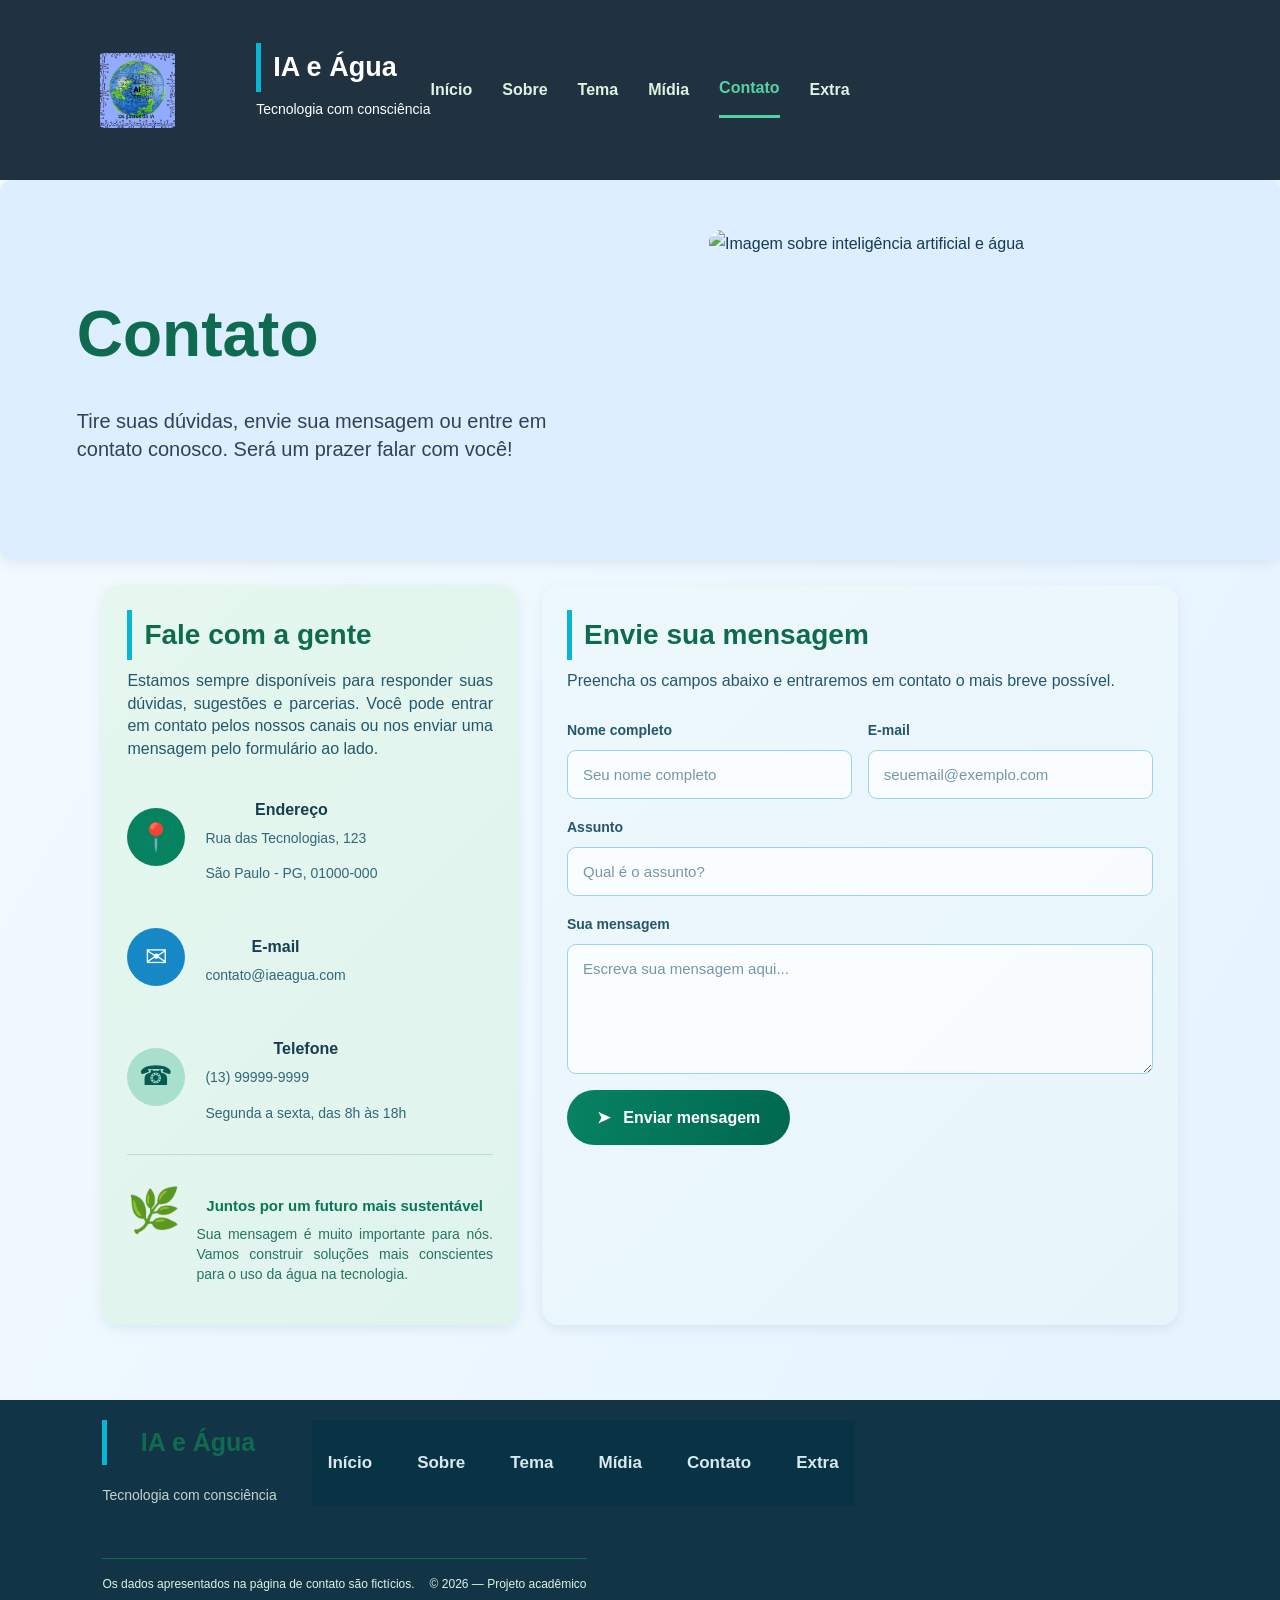
==== commit 84059394: "Atualiza páginas, estilos e imagens do site" ====
--- a/contato.html
+++ b/contato.html
@@ -11,7 +11,7 @@
 <body>
 
     <!-- CABEÇALHO -->
-    <header class="cabecalho">
+    <header class="cabecalho-site">
 
         <div class="logo">
            <img src="logo-site.png" alt="os gastos da IA" class="logo-imagem">
@@ -22,7 +22,7 @@
         </div>
 
         <nav>
-            <a href="inicio.html">Início</a>
+            <a href="index.html">Início</a>
             <a href="sobre.html">Sobre</a>
             <a href="tema.html">Tema</a>
             <a href="midia.html">Mídia</a>
@@ -217,39 +217,31 @@
     <!-- RODAPÉ -->
     <footer class="rodape">
 
-        <div class="logo logo-rodape">
-
-            <div>
+        <div class="rodape-conteudo">
+
+            <div class="rodape-projeto">
                 <h2>IA e Água</h2>
                 <p>Tecnologia com consciência</p>
-            </div>
-
-        </div>
-
-
+        </div>
         <!-- LINKS -->
-        <div class="rodape-links">
-
-            <a href="inicio.html">Início</a>
+        <nav>
+
+            <a href="index.html">Início</a>
             <a href="sobre.html">Sobre</a>
             <a href="tema.html">Tema</a>
             <a href="midia.html">Mídia</a>
             <a href="contato.html">Contato</a>
             <a href="extra.html">Extra</a>
-
-        </div>
-
+            </nav>
+        
+        </div>
 
         <!-- REDES SOCIAIS -->
-        <div class="redes-sociais">
-
-            <a href="#" aria-label="Instagram">◎</a>
-            <a href="#" aria-label="YouTube">▶</a>
-            <a href="mailto:contato@iaeagua.com"
-               aria-label="E-mail">✉</a>
-
-        </div>
-
+         <div class="rodape-final">
+            <p>Os dados apresentados na página de contato são fictícios.</p>
+     <p>© 2026 — Projeto acadêmico</p>
+         </div>
+        
     </footer>
 
 </body>
--- a/style.css
+++ b/style.css
@@ -10,26 +10,40 @@
     font-family: Arial, sans-serif;
 }
 
-header {
+.cabecalho-site {
     background-color: #20323F;
-    padding: 20px;
-}
-
-nav {
+    min-height: 180px;
+    padding: 20px 30px;
+    display: grid;
+    grid-template-columns: 1fr auto 1fr;
+    align-items: center;
+}
+
+
+.cabecalho-site nav {
+    grid-column: 2;
+}
+
+.cabecalho-site nav {
     display: flex;
     justify-content: center;
+    align-items: center;
     gap: 30px;
-}
-
-nav a {
+    background: transparent;
+    padding: 0;
+}
+
+.cabecalho-site nav a {
     color: #DFF3E1;
     text-decoration: none;
     font-size: 16px;
-}
-
-nav a:hover {
+    font-weight: bold;
+}
+
+.cabecalho-site nav a:hover {
     color: #1E6FB8;
 }
+
 
 /* RODAPÉ */
 .rodape {
@@ -79,30 +93,6 @@
     opacity: 0.85;
 }
 
-/* LINKS */
-.rodape-links {
-    display: flex;
-    flex-wrap: wrap;
-    gap: 10px;
-    justify-content: flex-end;
-}
-
-.rodape-links a {
-    color: #DFF3E1;
-    text-decoration: none;
-    font-size: 14px;
-    padding: 9px 13px;
-    border: 1px solid #0F6B4F;
-    border-radius: 7px;
-    transition: 0.3s;
-}
-
-.rodape-links a:hover {
-    background-color: #0F6B4F;
-    border-color: #1E6FB8;
-    color: #DFF3E1;
-}
-
 /* FAIXA INFERIOR */
 .rodape-final {
     border-top: 1px solid #0F6B4F;
@@ -172,6 +162,7 @@
     color: #DFF3E1;
     font-size: 40px;
 }
+
 
 
 .botao-saiba {
@@ -226,28 +217,37 @@
 
 .imagem-home figure {
     width: 100%;
-    max-width: 950px;
+    max-width: 750px;
     margin: 0;
-    padding: 15px;
+    padding: 8px;
     background: #20323F;
     border: 1px solid #1E6FB8;
-    border-radius: 12px;
+    border-radius: 0;
     box-shadow: 0 0 20px rgba(30, 111, 184, 0.2);
     box-sizing: border-box;
+}
+
+.imagem-home figure img {
+    display: block;
+    width: 100% !important;
+    max-width: none;
+    height: auto;
+    margin: 0;
+    border-radius: 0;
 }
 
 .imagem-home img {
     display: block;
     width: 100%;
     height: auto;
-    border-radius: 6px;
+    border-radius: 0;
 }
 
 .imagem-home figcaption {
     color: #DFF3E1;
     font-size: 16px;
     text-align: center;
-    padding: 14px 5px 4px;
+    padding: 10px 4px 2px;
     line-height: 1.6;
 }
 
@@ -257,7 +257,7 @@
     }
 
     .imagem-home figure {
-        padding: 8px;
+        padding: 6px;
     }
 
     .imagem-home figcaption {
@@ -379,7 +379,32 @@
 }
 
 /*sobre==========================================================================================================*/
-
+.identificacao-site {
+    color: #A5E9E6;
+    font-size: 20px;
+    font-weight: 600;
+    letter-spacing: 3px;
+    text-align: center;
+    margin: 0 0 20px;
+}
+/* Cabeçalho exclusivo da página Sobre */
+
+.cabecalho-sobre {
+    display: flex;
+    flex-direction: column;
+    justify-content: center;
+    align-items: center;
+    gap: 20px;
+}
+
+.cabecalho-sobre .identificacao-site {
+    margin: 0;
+    text-align: center;
+}
+
+.cabecalho-sobre nav {
+    justify-content: center;
+}
 /* NOSSA MISSÃO */
 
 .nossa-missao {
@@ -516,7 +541,14 @@
     box-shadow: 0 0 20px rgba(30, 111, 184, 0.2);
     box-sizing: border-box;
 }
-
+.imagem-sobre figure img {
+    display: block;
+    width: 100% !important;
+    max-width: none;
+    height: auto;
+    margin: 0;
+    border-radius: 0;
+}
 .imagem-sobre img {
     display: block;
     width: 100%;
@@ -602,8 +634,19 @@
     line-height: 1.5;
 }
 
-
-
+.criadoras-container .criadora p {
+    color: #1E6FB8;
+    font-size: 14px;
+    text-align: center;
+    margin-top: 8px;
+    line-height: 1.5;
+}
+
+
+.criadora img {
+    border: 3px solid #20323F;
+    border-radius: 12px;
+}
 
 
 /*tema==========================================================================================================*/
@@ -627,14 +670,7 @@
 }
 
 /* ===== TÍTULO PRINCIPAL ===== */
-h1 {
-    background: linear-gradient(135deg, #075985, #0e7490);
-    color: white;
-    text-align: center;
-    padding: 35px 20px;
-    font-size: 32px;
-    line-height: 1.3;
-}
+
 
 /* ===== MENU DE NAVEGAÇÃO ===== */
 nav {
@@ -1349,16 +1385,6 @@
     background-color: #f8fcfc;
 }
 
-/* CABEÇALHO */
-.cabecalho {
-    min-height: 92px;
-    background: #123447;
-    display: flex;
-    justify-content: space-between;
-    align-items: center;
-    padding: 15px 8%;
-    gap: 25px;
-}
 
 .logo {
     display: flex;
@@ -2407,4 +2433,9 @@
 }
 
 
-
+/* CORREÇÃO DAS SEÇÕES AZUIS */
+
+.hero,
+.fontes {
+    border-radius: 0;
+}
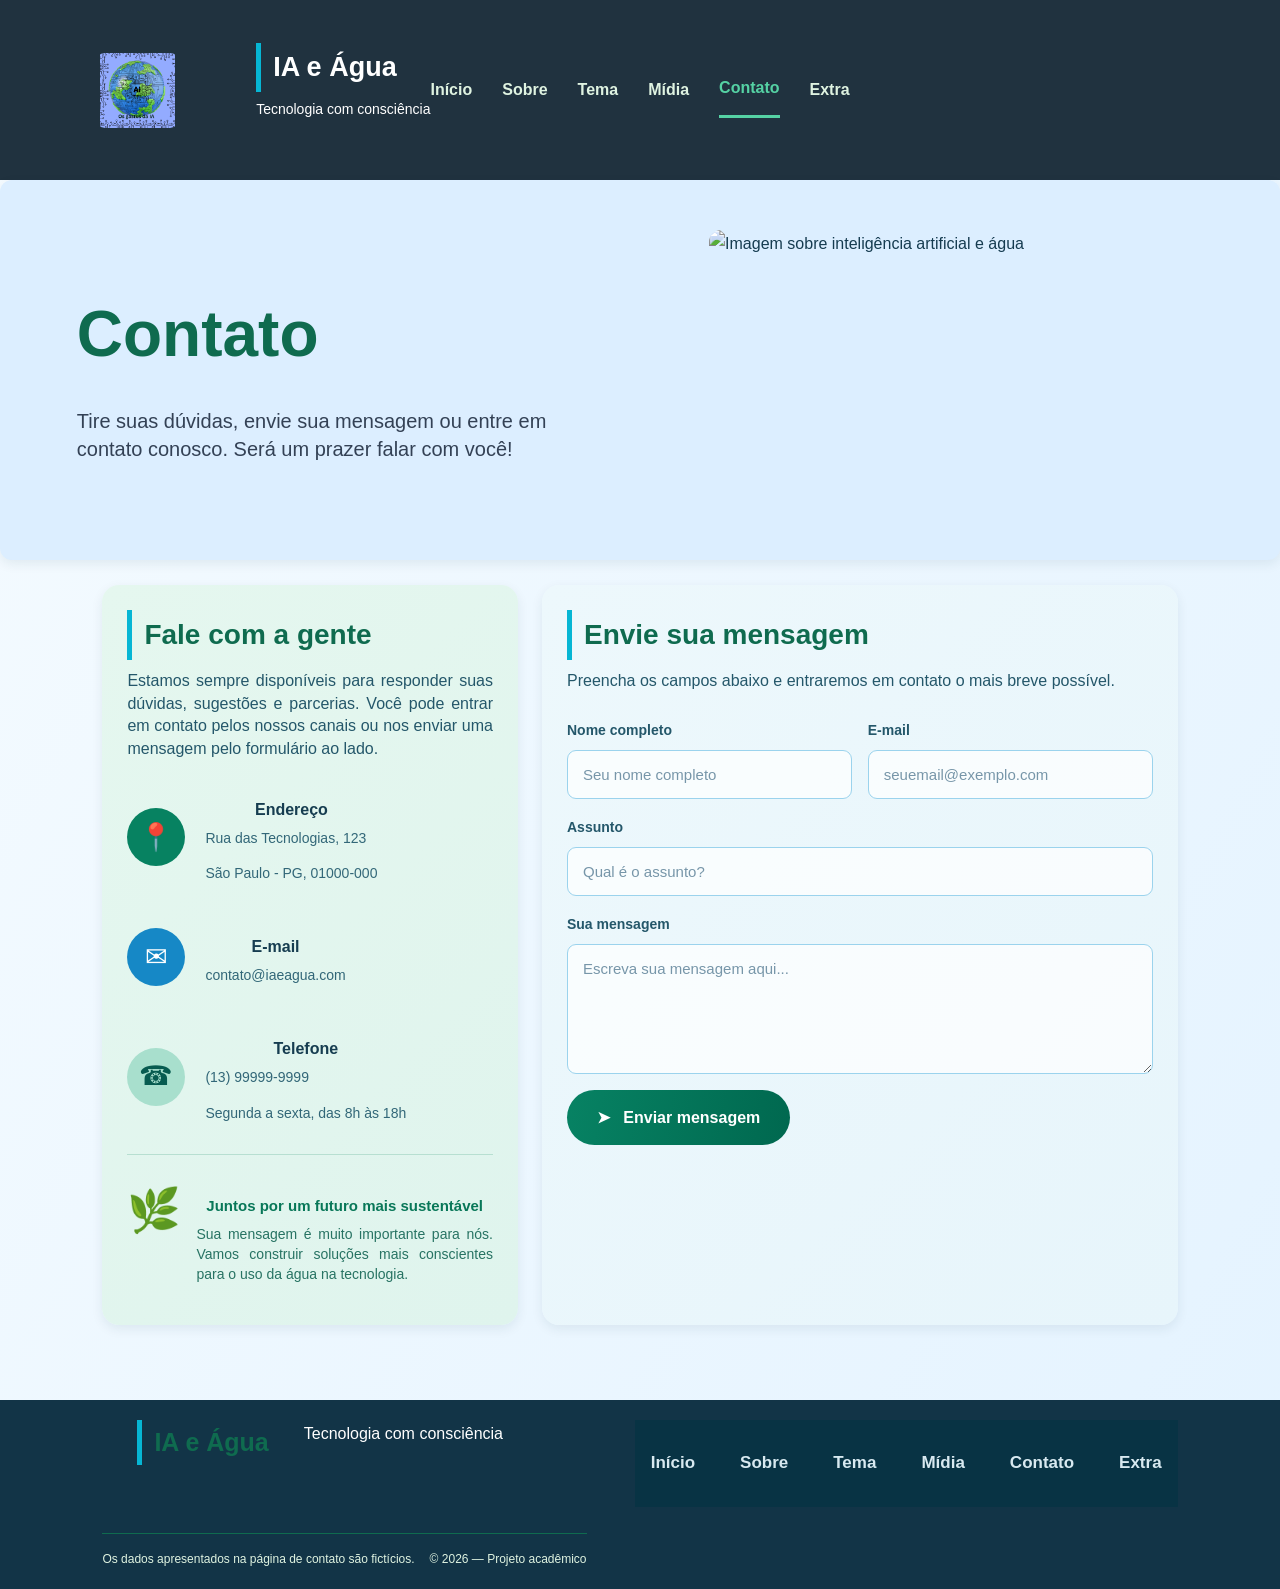
==== commit 294270ad: "Atualiza página de contato" ====
--- a/contato.html
+++ b/contato.html
@@ -219,7 +219,7 @@
 
         <div class="rodape-conteudo">
 
-            <div class="rodape-projeto">
+            <div class="rodape-projeto"></div>
                 <h2>IA e Água</h2>
                 <p>Tecnologia com consciência</p>
         </div>
@@ -234,7 +234,7 @@
             <a href="extra.html">Extra</a>
             </nav>
         
-        </div>
+        
 
         <!-- REDES SOCIAIS -->
          <div class="rodape-final">
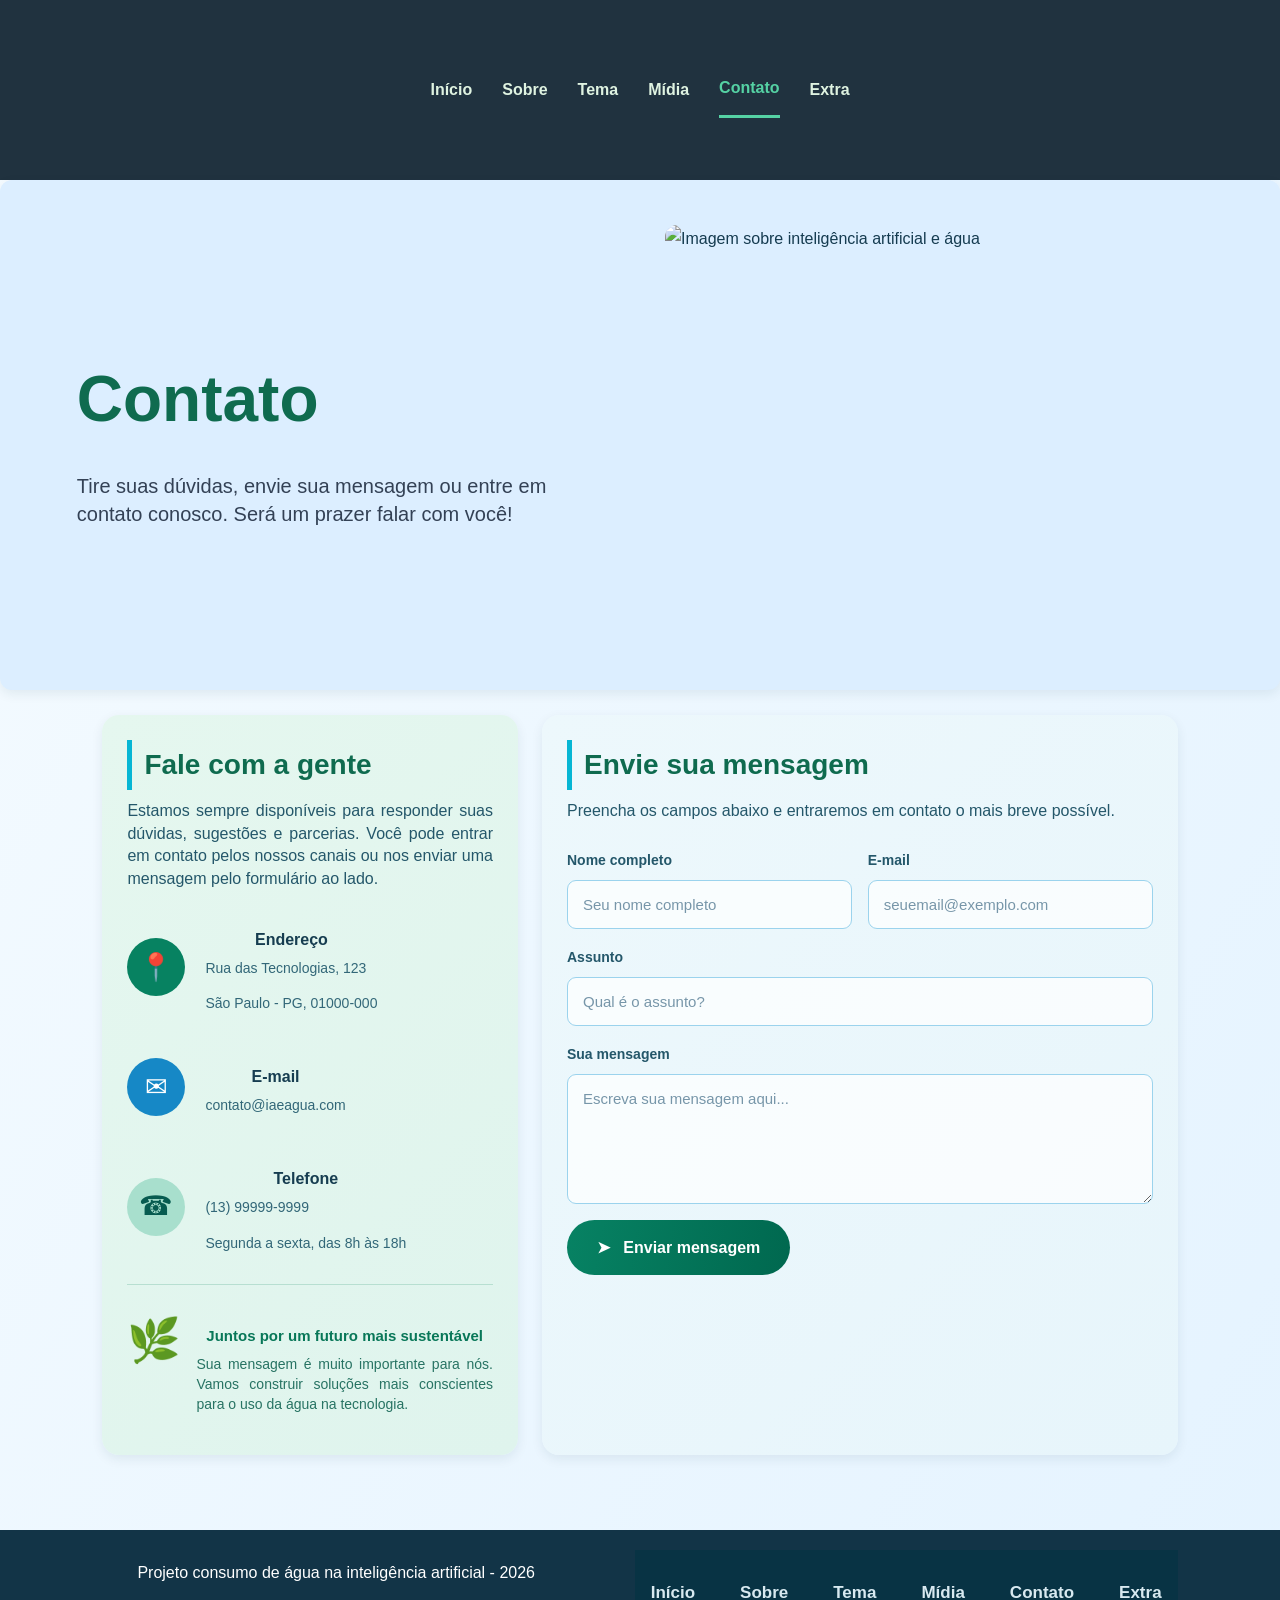
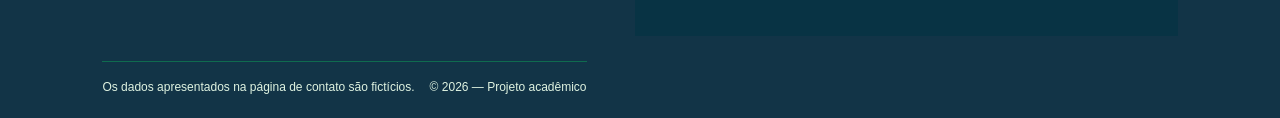
==== commit d7f047c1: "atualizaçao das paginas midia, tema,style,contato e imagem no midia" ====
--- a/contato.html
+++ b/contato.html
@@ -13,14 +13,6 @@
     <!-- CABEÇALHO -->
     <header class="cabecalho-site">
 
-        <div class="logo">
-           <img src="logo-site.png" alt="os gastos da IA" class="logo-imagem">
-            <div>
-                <h2>IA e Água</h2>
-                <p>Tecnologia com consciência</p>
-            </div>
-        </div>
-
         <nav>
             <a href="index.html">Início</a>
             <a href="sobre.html">Sobre</a>
@@ -220,8 +212,8 @@
         <div class="rodape-conteudo">
 
             <div class="rodape-projeto"></div>
-                <h2>IA e Água</h2>
-                <p>Tecnologia com consciência</p>
+                
+                <p>Projeto consumo de água na inteligência artificial - 2026</p>
         </div>
         <!-- LINKS -->
         <nav>
--- a/style.css
+++ b/style.css
@@ -1220,17 +1220,18 @@
 }
 
 .banner-imagem {
-    width: 40%;
-    height: 290px;
+    width: 50% !important;
+    height: 420px !important;
     display: flex;
     justify-content: center;
     align-items: center;
 }
 
 .banner-imagem img {
-    width: 100%;
-    height: 100%;
+    width: 100% !important;
+    height: 100% !important;
     object-fit: contain;
+    max-width: none !important;
 }
 
 
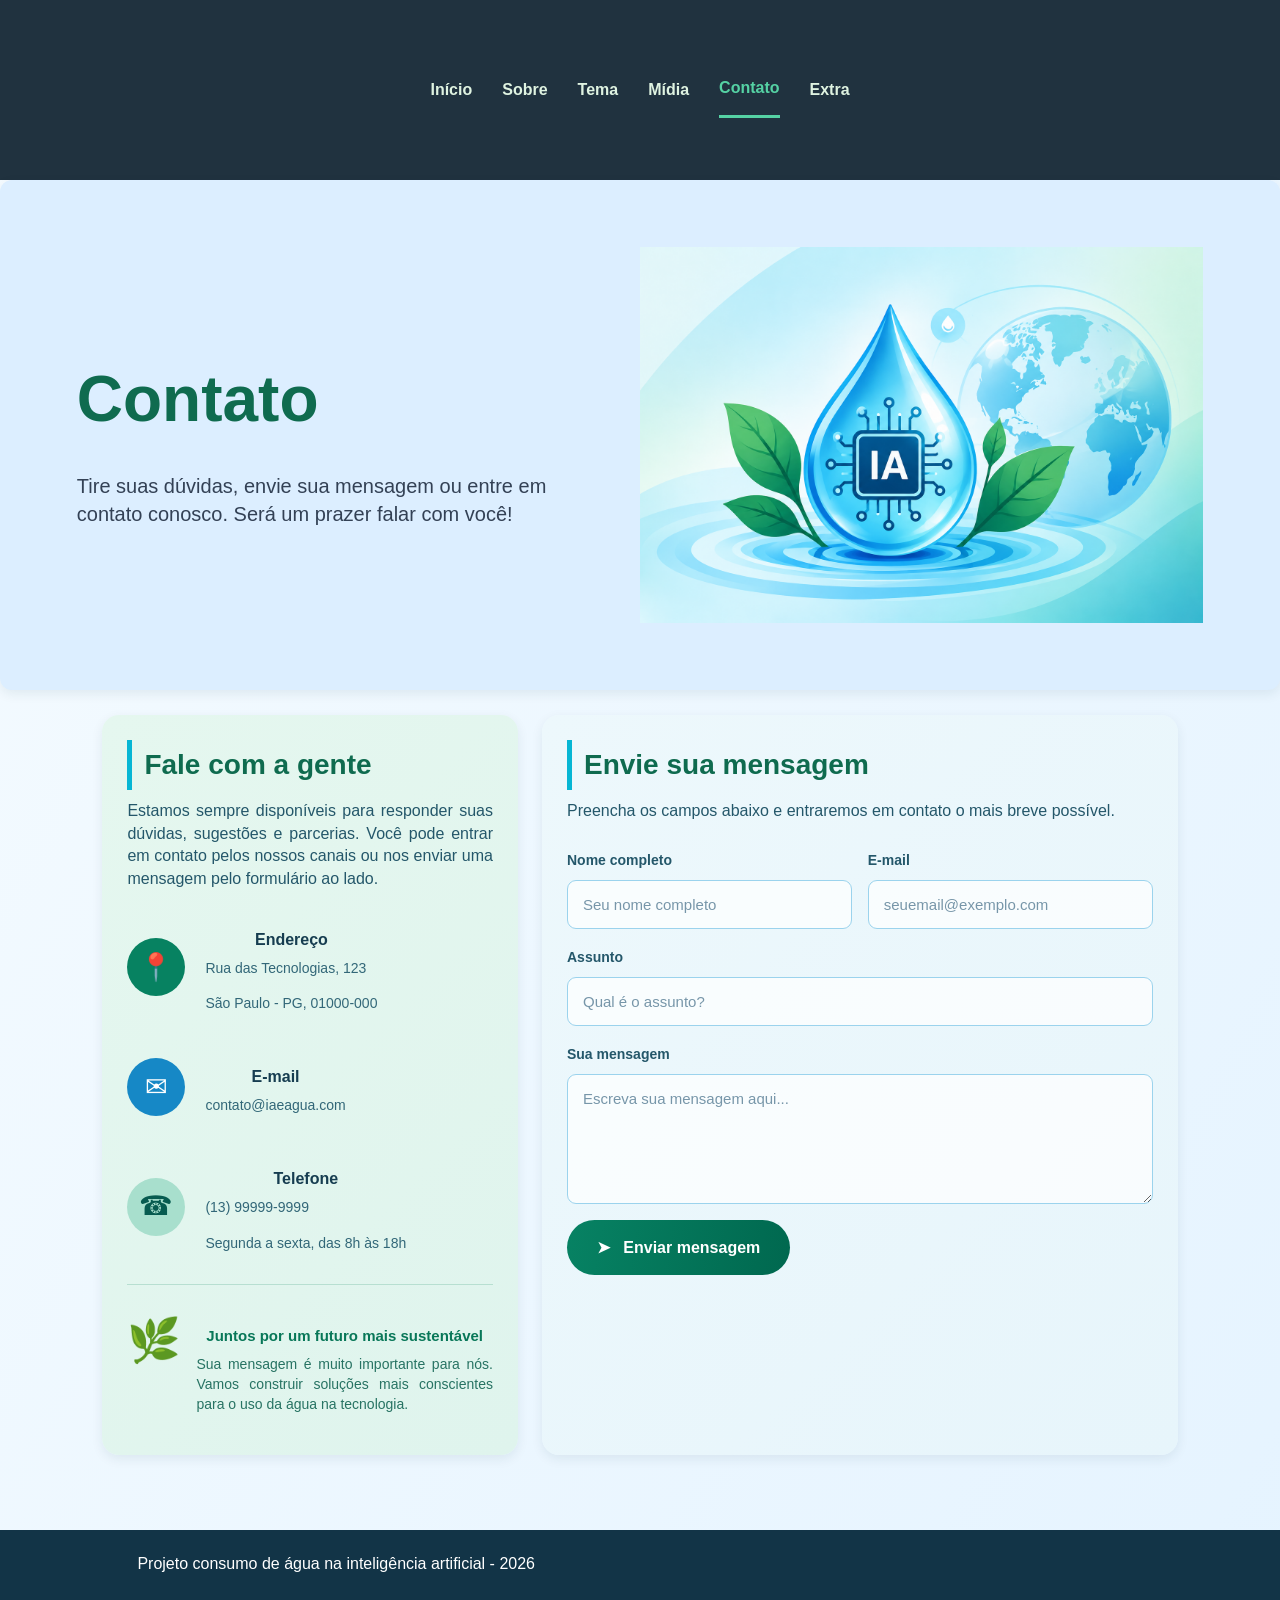
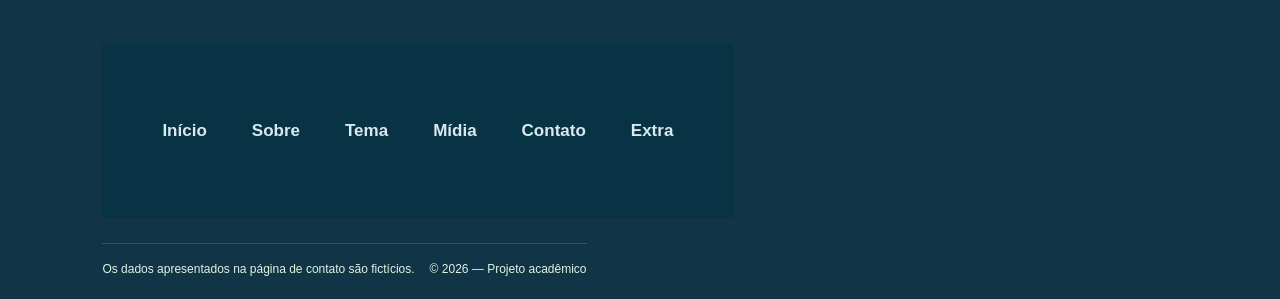
==== commit 484b3c88: "atualização em contato,style,tema,midia e imagens" ====
--- a/contato.html
+++ b/contato.html
@@ -38,9 +38,8 @@
         </div>
 
          <div class="banner-imagem">
-            <img src="banner.jpeg" alt="Imagem sobre inteligência artificial e água">
+            <img src="Gota Inteligente IA e Sustentabilidade.png" alt="gota com ia">
         </div>
-
     </section>
 
 
@@ -67,7 +66,7 @@
                 <div class="icone endereco-icone">📍</div>
 
                 <div>
-                    <h3>Endereço</h3>
+                    <h3>Endereço</h3> 
                     <p>Rua das Tecnologias, 123</p>
                     <p>São Paulo - PG, 01000-000</p>
                 </div>
--- a/style.css
+++ b/style.css
@@ -669,13 +669,12 @@
     line-height: 1.8;
 }
 
-/* ===== TÍTULO PRINCIPAL ===== */
 
 
 /* ===== MENU DE NAVEGAÇÃO ===== */
 nav {
     background-color: #083344;
-    padding: 16px;
+    padding: 60px;
     display: flex;
     justify-content: center;
     flex-wrap: wrap;
@@ -1220,11 +1219,17 @@
 }
 
 .banner-imagem {
-    width: 50% !important;
+     width: 50% !important;
     height: 420px !important;
     display: flex;
     justify-content: center;
     align-items: center;
+
+    border: none !important;
+    outline: none !important;
+    padding: 0 !important;
+    background: transparent !important;
+    box-shadow: none !important;
 }
 
 .banner-imagem img {
@@ -1232,6 +1237,13 @@
     height: 100% !important;
     object-fit: contain;
     max-width: none !important;
+
+    border: none !important;
+    outline: none !important;
+    padding: 0 !important;
+    background: transparent !important;
+    box-shadow: none !important;
+    border-radius: 0;
 }
 
 
@@ -1472,18 +1484,22 @@
 
 /* IMAGEM DO BANNER */
 .banner-imagem {
-    flex: 1;
+    width: 35%;
+    height: 200px;
     display: flex;
     justify-content: center;
     align-items: center;
+    overflow: visible;
 }
 
 .banner-imagem img {
-    width: 100%;
-    max-width: 450px;
-    height: 280px;
+    width: 90%;
+    max-width: 550px;
+    height: 90%;
     object-fit: contain;
-    border-radius: 12px;
+    border: none;
+    border-radius: 20px;
+    transition: transform 0.4s ease, filter 0.4s ease;
 }
 
 /* CELULAR */
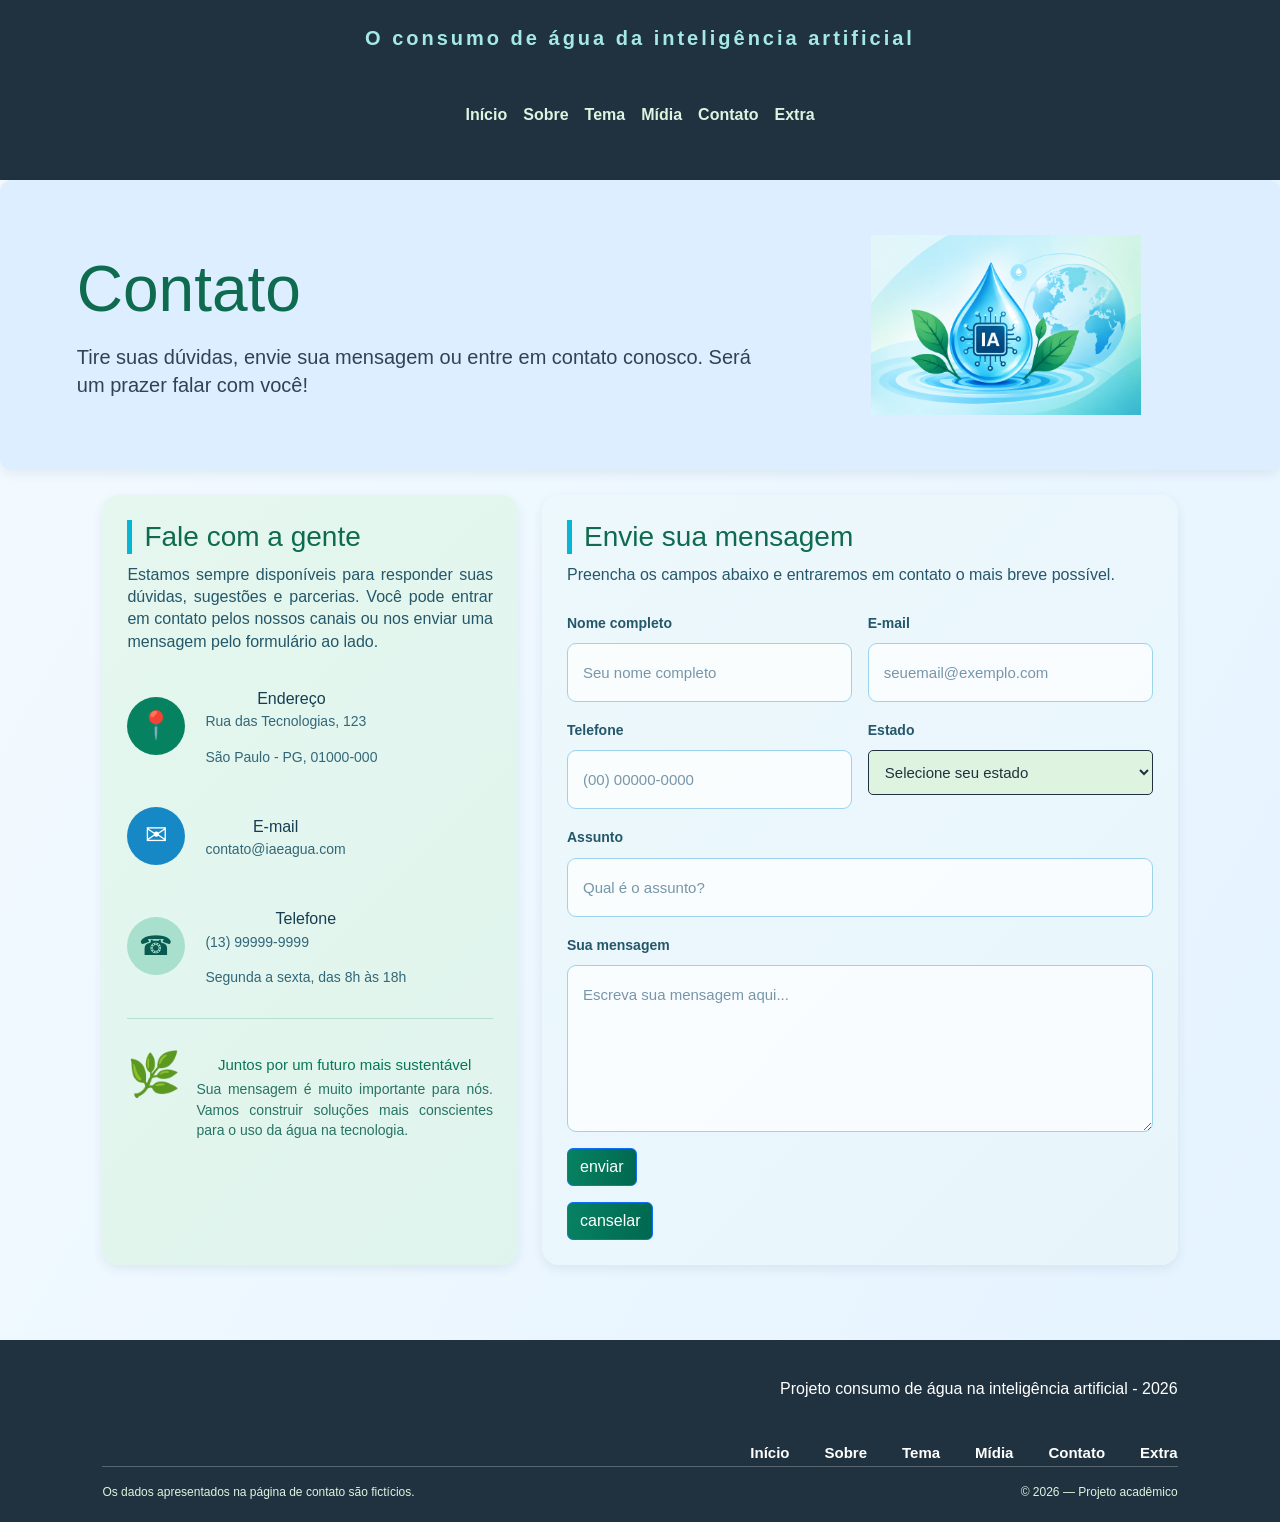
==== commit 8d52e2bc: "Atualiza páginas, estilos e imagens do site" ====
--- a/contato.html
+++ b/contato.html
@@ -4,23 +4,73 @@
     <meta charset="UTF-8">
     <meta name="viewport" content="width=device-width, initial-scale=1.0">
     <title>Contato</title>
+    <link href="https://cdn.jsdelivr.net/npm/bootstrap@5.3.9/dist/css/bootstrap.min.css"
+     rel="stylesheet" integrity="sha384-yEPZ7jP9S0QKiUQ0m3jjsO4ProIW7wvR9gXkI7JOGa2XVsw53Yke2bsdkBbjmmiX" 
+     crossorigin="anonymous">
+<script src="https://cdn.jsdelivr.net/npm/bootstrap@5.3.9/dist/js/bootstrap.bundle.min.js"
+ integrity="sha384-WyOxWvTyr1QaMPfiPJSv76iReVthorl5uWlFtZPyK0IEB0hGzo9y5Bp9mYanr8Bu" 
+ crossorigin="anonymous"></script>
+
     <link rel="icon" type="image/png" href="logo-site.png">
     <link rel="stylesheet" href="style.css">
+     <script src="script.js" defer ></script>
 </head>
 
 <body>
 
     <!-- CABEÇALHO -->
-    <header class="cabecalho-site">
-
-        <nav>
-            <a href="index.html">Início</a>
-            <a href="sobre.html">Sobre</a>
-            <a href="tema.html">Tema</a>
-            <a href="midia.html">Mídia</a>
-            <a href="contato.html" class="ativo">Contato</a>
-            <a href="extra.html">Extra</a>
-        </nav>
+    <header class="cabecalho-site cabecalho-nome">
+         <h1 class="identificacao-site"> O consumo de água da inteligência artificial</h1>
+         <nav class="navbar navbar-expand-lg">
+
+        <div class="container-fluid">
+
+            <!-- Botão que aparece no celular -->
+            <button class="navbar-toggler" type="button"
+                data-bs-toggle="collapse"
+                data-bs-target="#menuPrincipal"
+                aria-controls="menuPrincipal"
+                aria-expanded="false"
+                aria-label="Abrir menu">
+
+                <span class="navbar-toggler-icon"></span>
+
+            </button>
+
+       <div class="collapse navbar-collapse" id="menuPrincipal">
+
+                <ul class="navbar-nav">
+
+                    <li class="nav-item">
+                        <a class="nav-link" href="index.html">Início</a>
+                    </li>
+
+                    <li class="nav-item">
+                        <a class="nav-link" href="sobre.html">Sobre</a>
+                    </li>
+
+                    <li class="nav-item">
+                        <a class="nav-link" href="tema.html">Tema</a>
+                    </li>
+
+                    <li class="nav-item">
+                        <a class="nav-link" href="midia.html">Mídia</a>
+                    </li>
+
+                    <li class="nav-item">
+                        <a class="nav-link" href="contato.html">Contato</a>
+                    </li>
+
+                    <li class="nav-item">
+                        <a class="nav-link" href="extra.html">Extra</a>
+                    </li>
+
+                </ul>
+
+            </div>
+        </div>
+
+    </nav>
 
     </header>
 
@@ -160,6 +210,51 @@
                             required>
                     </div>
 
+                     <div class="campo">
+                      <label for="telefone">Telefone</label>
+
+                          <input
+                        type="tel"
+                           id="telefone"
+                          name="telefone"
+                     placeholder="(00) 00000-0000"
+                           required>
+                            </div>
+
+                           <div class="campo">
+    <label for="estado">Estado</label>
+
+    <select id="estado" name="estado" required>
+        <option value="">Selecione seu estado</option>
+        <option value="AC">Acre</option>
+        <option value="AL">Alagoas</option>
+        <option value="AP">Amapá</option>
+        <option value="AM">Amazonas</option>
+        <option value="BA">Bahia</option>
+        <option value="CE">Ceará</option>
+        <option value="DF">Distrito Federal</option>
+        <option value="ES">Espírito Santo</option>
+        <option value="GO">Goiás</option>
+        <option value="MA">Maranhão</option>
+        <option value="MT">Mato Grosso</option>
+        <option value="MS">Mato Grosso do Sul</option>
+        <option value="MG">Minas Gerais</option>
+        <option value="PA">Pará</option>
+        <option value="PB">Paraíba</option>
+        <option value="PR">Paraná</option>
+        <option value="PE">Pernambuco</option>
+        <option value="PI">Piauí</option>
+        <option value="RJ">Rio de Janeiro</option>
+        <option value="RN">Rio Grande do Norte</option>
+        <option value="RS">Rio Grande do Sul</option>
+        <option value="RO">Rondônia</option>
+        <option value="RR">Roraima</option>
+        <option value="SC">Santa Catarina</option>
+        <option value="SP">São Paulo</option>
+        <option value="SE">Sergipe</option>
+        <option value="TO">Tocantins</option>
+    </select>
+</div> 
                 </div>
 
 
@@ -194,10 +289,12 @@
 
 
                 <!-- BOTÃO -->
-                <button type="submit">
-                    ➤ &nbsp; Enviar mensagem
-                </button>
-
+          <button type="submit" class="btn btn-outline-primary text-white" >
+           enviar 
+           </button>
+             <button type="reset" class="btn btn-outline-primary text-white" >
+             canselar
+        </button>
             </form>
 
         </section>
--- a/style.css
+++ b/style.css
@@ -14,24 +14,36 @@
     background-color: #20323F;
     min-height: 180px;
     padding: 20px 30px;
-    display: grid;
-    grid-template-columns: 1fr auto 1fr;
-    align-items: center;
-}
-
+    display: flex;
+    justify-content: center;
+    align-items: center;
+}
+
+
+.cabecalho-site .navbar {
+    width: 100%;
+    justify-content: center;
+}
+
+.cabecalho-site .container-fluid {
+    justify-content: center;
+}
+
+.cabecalho-site .navbar-collapse {
+    flex-grow: 0;
+}
 
 .cabecalho-site nav {
-    grid-column: 2;
-}
-
-.cabecalho-site nav {
     display: flex;
     justify-content: center;
     align-items: center;
+     align-items: center;
     gap: 30px;
-    background: transparent;
-    padding: 0;
-}
+    
+}
+
+
+
 
 .cabecalho-site nav a {
     color: #DFF3E1;
@@ -45,62 +57,83 @@
 }
 
 
+.cabecalho-nome {
+    display: flex;
+    flex-direction: column;
+    justify-content: center;
+    align-items: center;
+    gap: 20px;
+}
+
+.cabecalho-nome .identificacao-site {
+    margin: 0;
+    text-align: center;
+}
+
+.cabecalho-nome nav {
+    justify-content: center;
+}
+
+
 /* RODAPÉ */
+
 .rodape {
-    background-color: #20323F;
+    width: 100%;
+    background: #20323F;
+    color: #FFFFFF;
+    padding: 35px 8% 20px;
+    margin-top: 50px;
+    box-sizing: border-box;
+}
+
+/* PARTE SUPERIOR */
+
+.rodape-conteudo {
+    display: flex;
+    justify-content: space-between;
+    align-items: center;
+    gap: 25px;
+    padding-bottom: 35px;
+}
+
+.rodape-conteudo p {
+    color: #FFFFFF;
+    font-size: 16px;
+    margin: 0;
+}
+
+.rodape nav {
+    display: flex;
+    justify-content: flex-end;
+    align-items: center;
+    flex-wrap: wrap;
+    gap: 35px;
+    padding: 0;
+    background: transparent;
+}
+
+.rodape nav a {
+    color: #FFFFFF;
+    text-decoration: none;
+    font-size: 15px;
+    font-weight: bold;
+    padding: 0;
+}
+
+.rodape nav a:hover {
     color: #DFF3E1;
-    padding: 35px 8% 18px;
-    margin-top: 50px;
-    border-top: 4px solid #0F6B4F;
-}
-
-/* CONTEÚDO PRINCIPAL */
-.rodape-conteudo {
+}
+
+/* PARTE INFERIOR */
+
+.rodape-final {
+    border-top: 1px solid rgba(255,255,255,0.25);
+    padding-top: 16px;
     display: flex;
     justify-content: space-between;
-    align-items: flex-start;
-    gap: 35px;
-    padding-bottom: 25px;
-}
-
-.rodape-final a {
-    color: #DFF3E1;
-    text-decoration: underline;
-    transition: color 0.3s ease;
-}
-
-.rodape-final a:hover {
-    color: #1E6FB8;
-}
-
-
-/* NOME DO PROJETO */
-.rodape-projeto {
-    max-width: 350px;
-}
-
-.rodape-projeto h3 {
-    color: #DFF3E1;
-    font-size: 20px;
-    line-height: 1.5;
-    margin: 0 0 10px;
-}
-
-.rodape-projeto p {
-    color: #DFF3E1;
-    font-size: 14px;
-    margin: 0;
-    opacity: 0.85;
-}
-
-/* FAIXA INFERIOR */
-.rodape-final {
-    border-top: 1px solid #0F6B4F;
-    padding-top: 16px;
-    display: flex;
-    justify-content: space-between;
-    align-items: center;
-    gap: 15px;
+    align-items: center;
+    flex-wrap: wrap;
+    gap: 12px;
 }
 
 .rodape-final p {
@@ -110,30 +143,33 @@
     margin: 0;
 }
 
+.rodape-final a {
+    color: #FFFFFF;
+    text-decoration: underline;
+}
+
+.rodape-final a:hover {
+    color: #DFF3E1;
+}
+
 /* CELULAR */
-@media (max-width: 700px) {
-    .rodape {
-        padding: 28px 20px 18px;
-    }
-
+
+@media (max-width: 768px) {
     .rodape-conteudo {
         flex-direction: column;
-        gap: 22px;
-    }
-
-    .rodape-links {
+        align-items: flex-start;
+        gap: 20px;
+    }
+
+    .rodape nav {
         justify-content: flex-start;
+        gap: 18px;
     }
 
     .rodape-final {
         flex-direction: column;
         align-items: flex-start;
-        gap: 8px;
-    }
-}
-h1 {
-    color: #DFF3E1;
-     text-align: center;
+    }
 }
 
 
@@ -387,24 +423,7 @@
     text-align: center;
     margin: 0 0 20px;
 }
-/* Cabeçalho exclusivo da página Sobre */
-
-.cabecalho-sobre {
-    display: flex;
-    flex-direction: column;
-    justify-content: center;
-    align-items: center;
-    gap: 20px;
-}
-
-.cabecalho-sobre .identificacao-site {
-    margin: 0;
-    text-align: center;
-}
-
-.cabecalho-sobre nav {
-    justify-content: center;
-}
+
 /* NOSSA MISSÃO */
 
 .nossa-missao {
@@ -478,16 +497,6 @@
         padding: 45px 5%;
         gap: 25px;
     }
-}
-
-
-/* CONSUMO DE ÁGUA */
-
-
-.dados-agua {
-    padding: 65px 7%;
-    background: #DFF3E1;
-    color: #20323F;
 }
 
 /* Cabeçalho da seção */
@@ -671,26 +680,6 @@
 
 
 
-/* ===== MENU DE NAVEGAÇÃO ===== */
-nav {
-    background-color: #083344;
-    padding: 60px;
-    display: flex;
-    justify-content: center;
-    flex-wrap: wrap;
-    gap: 25px;
-}
-
-nav a {
-    color: white;
-    text-decoration: none;
-    font-weight: bold;
-    transition: 0.3s;
-}
-
-nav a:hover {
-    color: #67e8f9;
-}
 
 /* ===== CONTEÚDO PRINCIPAL ===== */
 .introducao-conteudo {
@@ -706,7 +695,7 @@
 }
 
 .introducao-conteudo img {
-    width: 45%;
+    width: 100%;
     height: 350px;
     object-fit: cover;
     border-radius: 10px;
@@ -784,14 +773,8 @@
     flex-shrink: 0;
 }
 
-/* ORGANIZAÇÃO DAS COLUNAS */
-
-.consumo-conteudo {
-    display: grid;
-    grid-template-columns: 1.1fr 1fr;
-    gap: 25px;
-    align-items: center;
-}
+
+
 
 /* LADO ESQUERDO */
 
@@ -802,7 +785,7 @@
 }
 
 .consumo-texto img {
-    width: 250%;
+    width: 100%;
     height: 250px;
     object-fit: cover;
     border-radius: 10px;
@@ -868,7 +851,7 @@
     min-width: 0;
 }
 
-.container {
+.container-tema {
     display: flex;
     gap: 30px;
     align-items: stretch;
@@ -892,6 +875,8 @@
     
 }
 
+
+
 /* ===== LISTAS ===== */
 ul,
 ol {
@@ -924,139 +909,111 @@
     color: #164e63;
 }
 
-/* ===== FONTES E REFERÊNCIAS ===== */
-
-
-/* RODAPÉ */
-.rodape {
-    width: 100%;
-    background-color: #193c70;
-    color: white;
-    padding: 35px 8% 20px;
-    box-sizing: border-box;
-    border: none;
-}
-
-/* PARTE SUPERIOR */
-.rodape-superior {
-    width: 100%;
-    display: flex;
-    justify-content: space-between;
-    align-items: center;
-    padding-bottom: 35px;
-    gap: 20px;
-    border: none;
-}
-
-.rodape-logo {
-    font-size: 16px;
-    margin: 0;
-    white-space: nowrap;
-}
-
-/* MENU */
-.rodape-menu {
-    display: flex;
-    align-items: center;
-    justify-content: flex-end;
-    gap: 35px;
-    margin-left: auto;
-}
-
-.rodape-menu a {
-    color: white;
-    text-decoration: none;
-    font-size: 17px;
-    font-weight: bold;
-}
-
-/* PARTE INFERIOR */
-.rodape-inferior {
-    border-top: 1px solid rgba(255,255,255,0.15);
-    padding-top: 18px;
-    text-align: left;
-}
-
-.rodape-inferior p {
-    color: #d5deeb;
-    font-size: 11px;
-    margin: 0;
-    line-height: 1.6;
-}
-
-.rodape-inferior a {
-    color: white;
-    text-decoration: underline;
-}
-
-/* CELULAR */
-@media (max-width: 768px) {
-    .rodape-superior {
+/* AJUSTES SOMENTE PARA CELULAR */
+@media (max-width: 767px) {
+
+    /* Introdução */
+    .introducao-conteudo {
+        display: flex;
         flex-direction: column;
-        align-items: flex-start;
-    }
-
-    .rodape-menu {
-        margin-left: 0;
-        justify-content: flex-start;
-        flex-wrap: wrap;
-        gap: 18px;
-    }
-
-    .rodape-logo {
-        white-space: normal;
-    }
-}
-
-/* RESPONSIVIDADE */
-@media (max-width: 768px) {
-
-    .rodape-superior {
+    }
+
+    .introducao-conteudo img {
+        width: 100%;
+        max-width: 100%;
+        height: auto;
+    }
+
+    /* Parte 2 - Consumo de água */
+    .consumo-conteudo {
+        display: flex;
         flex-direction: column;
-        align-items: flex-start;
-        padding-bottom: 25px;
-    }
-
-    .rodape-menu {
-        gap: 18px;
-    }
-
-    .rodape-inferior p {
-        line-height: 1.8;
-    }
-}
-
-/* ===== CELULARES E TABLETS ===== */
-@media (max-width: 600px) {
-    h1 {
-        font-size: 25px;
-        padding: 25px 15px;
-    }
-
-    nav {
-        gap: 12px;
-        padding: 15px 10px;
-    }
-
-    nav a {
-        font-size: 14px;
-    }
-
-    main {
-        padding: 0 12px;
-        margin-top: 20px;
-    }
-
+        width: 100%;
+    }
+
+    .consumo-texto,
+    .formas-consumo {
+        width: 100%;
+        max-width: 100%;
+    }
+
+    .consumo-texto img {
+        width: 100%;
+        max-width: 100%;
+        height: auto;
+    }
+
+    /* Partes 3 e 4 */
+    #parte3,
+    #parte4 {
+        width: 100%;
+        margin-top: 25px;
+        margin-bottom: 25px;
+    }
+
+    /* Organização dos containers */
+    .container {
+        display: flex;
+        flex-direction: column;
+        width: 100%;
+    }
+
+    /* Blocos finais */
+    .blocos-lado {
+        flex-direction: column;
+    }
+
+    .bloco5,
+    .conclusao,
+    .parte {
+        width: 100%;
+    }
+
+    /* Imagens */
+    img {
+        max-width: 100%;
+    }
+
+    /* Espaçamento */
     section {
         padding: 18px;
     }
 
-    h2 {
-        font-size: 21px;
-    }
-}
-
-
+}
+.introducao-conteudo img {
+    width: 100%;
+    max-width: 100%;
+    height: 350px;
+    object-fit: cover;
+}
+
+/* ORGANIZAÇÃO DAS PARTES 3 E 4 NO CELULAR */
+@media (max-width: 767px) {
+    .container-tema {
+        flex-direction: column;
+        width: 100%;
+    }
+
+    .container-tema .parte {
+        width: 100%;
+    }
+}
+/* CARROSSEL - COMPUTADOR */
+@media (min-width: 992px) {
+
+    .consumo-texto .carousel {
+        width: 300%;
+        max-width: none;
+        margin: 20px 0;
+    }
+
+    .consumo-texto .carousel img {
+        width: 100%;
+        height: 400px;
+        object-fit: cover;
+    }
+
+}
 /*midia==========================================================================================================*/
 /* CONFIGURAÇÕES GERAIS */
 
@@ -1172,7 +1129,6 @@
 }
 
 .banner-texto {
-    width: 58%;
     position: relative;
     z-index: 1;
 }
@@ -1218,9 +1174,8 @@
     margin-top: 18px;
 }
 
+
 .banner-imagem {
-     width: 50% !important;
-    height: 420px !important;
     display: flex;
     justify-content: center;
     align-items: center;
@@ -1233,8 +1188,9 @@
 }
 
 .banner-imagem img {
-    width: 100% !important;
-    height: 100% !important;
+    width: 100%;
+    max-width: 100%;
+    height: auto;
     object-fit: contain;
     max-width: none !important;
 
@@ -1381,6 +1337,54 @@
         grid-template-columns: 1fr;
     }
 
+}
+/* Vídeos e mapas responsivos */
+.container iframe {
+    display: block;
+    width: 100%;
+    height: auto;
+    aspect-ratio: 16 / 9;
+    border: 0;
+}
+/* Ajuste do banner da página Mídia */
+@media (max-width: 767px) {
+    .banner {
+        display: block;
+        padding: 25px 6%;
+        min-height: auto;
+    }
+
+    .banner .row {
+        margin: 0;
+        width: 100%;
+    }
+
+    .banner .banner-texto {
+        width: 100%;
+        padding: 0;
+    }
+
+    .banner .banner-texto h1 {
+        font-size: 30px;
+        line-height: 1.2;
+        max-width: 100%;
+    }
+
+    .banner .banner-texto p {
+        font-size: 16px;
+    }
+
+    .banner .banner-imagem {
+        width: 100%;
+        height: auto;
+        margin-top: 20px;
+    }
+
+    .banner .banner-imagem img {
+        width: 100%;
+        max-height: 220px;
+        object-fit: contain;
+    }
 }
 
 /*contato==========================================================================================================*/
@@ -1715,96 +1719,6 @@
     transform: translateY(-2px);
 }
 
-/* RODAPÉ */
-.rodape {
-    min-height: 125px;
-    background: #123447;
-    padding: 20px 8%;
-    display: flex;
-    justify-content: space-between;
-    align-items: center;
-    gap: 25px;
-    flex-wrap: wrap;
-}
-
-.logo-rodape h2 {
-    font-size: 23px;
-}
-
-.rodape-links {
-    display: flex;
-    gap: 25px;
-    border-left: 1px solid #5e8997;
-    padding-left: 25px;
-}
-
-.rodape-links a {
-    color: #d9eaf0;
-    text-decoration: none;
-    font-size: 14px;
-}
-
-.rodape-links a:hover {
-    color: #55d2a4;
-}
-
-.redes-sociais {
-    display: flex;
-    gap: 12px;
-}
-
-.redes-sociais a {
-    width: 40px;
-    height: 40px;
-    border-radius: 50%;
-    display: flex;
-    align-items: center;
-    justify-content: center;
-    background: #08775c;
-    color: white;
-    font-size: 22px;
-    text-decoration: none;
-    transition: 0.3s;
-}
-
-.redes-sociais a:hover {
-    background: #12a27b;
-    transform: translateY(-3px);
-}
-
-/* RESPONSIVIDADE: CELULAR E TABLET */
-@media (max-width: 900px) {
-    .cabecalho {
-        padding: 18px 5%;
-        flex-wrap: wrap;
-    }
-
-    nav {
-        gap: 25px;
-    }
-
-    .banner {
-        padding: 30px 6%;
-    }
-
-    .banner p {
-        font-size: 17px;
-    }
-
-    .banner-imagem {
-        min-width: 180px;
-    }
-
-    .conteudo {
-        width: 90%;
-        grid-template-columns: 1fr;
-    }
-
-    .rodape {
-        justify-content: center;
-    }
-}
-
 /* RESPONSIVIDADE: TELAS PEQUENAS */
 @media (max-width: 550px) {
     .cabecalho {
@@ -1873,7 +1787,33 @@
     }
 }
 
-
+/* Seletor de estado */
+
+#estado {
+    width: 100%;
+    padding: 12px;
+    border: 1px solid #20323F;
+    border-radius: 5px;
+    background-color: #DFF3E1;
+    color: #20323F;
+    font-size: 15px;
+    outline: none;
+    cursor: pointer;
+}
+
+#estado:focus {
+    border: 2px solid #1E6FB8;
+}
+
+/* CONTATO - ORGANIZAÇÃO NO CELULAR */
+@media (max-width: 767px) {
+    .conteudo {
+        display: grid;
+        grid-template-columns: 1fr;
+        width: 92%;
+        gap: 20px;
+    }
+}
 /*extra==========================================================================================================*/
 
 /* ===== TABELA FUTURISTA ===== */
@@ -2449,7 +2389,35 @@
     }
 }
 
-
+/* Curiosidade */
+
+.curiosidade {
+    text-align: center;
+    margin: 40px auto;
+    padding: 20px;
+}
+
+#botaoCuriosidade {
+    background-color: #20323F;
+    color: #DFF3E1;
+    border: 2px solid #1E6FB8;
+    padding: 12px 25px;
+    font-size: 16px;
+    font-weight: bold;
+    cursor: pointer;
+    transition: 0.3s;
+}
+
+#botaoCuriosidade:hover {
+    background-color: #1E6FB8;
+}
+
+#mensagemCuriosidade {
+    margin-top: 20px;
+    color: #20323F;
+    font-size: 16px;
+    font-weight: bold;
+}
 /* CORREÇÃO DAS SEÇÕES AZUIS */
 
 .hero,
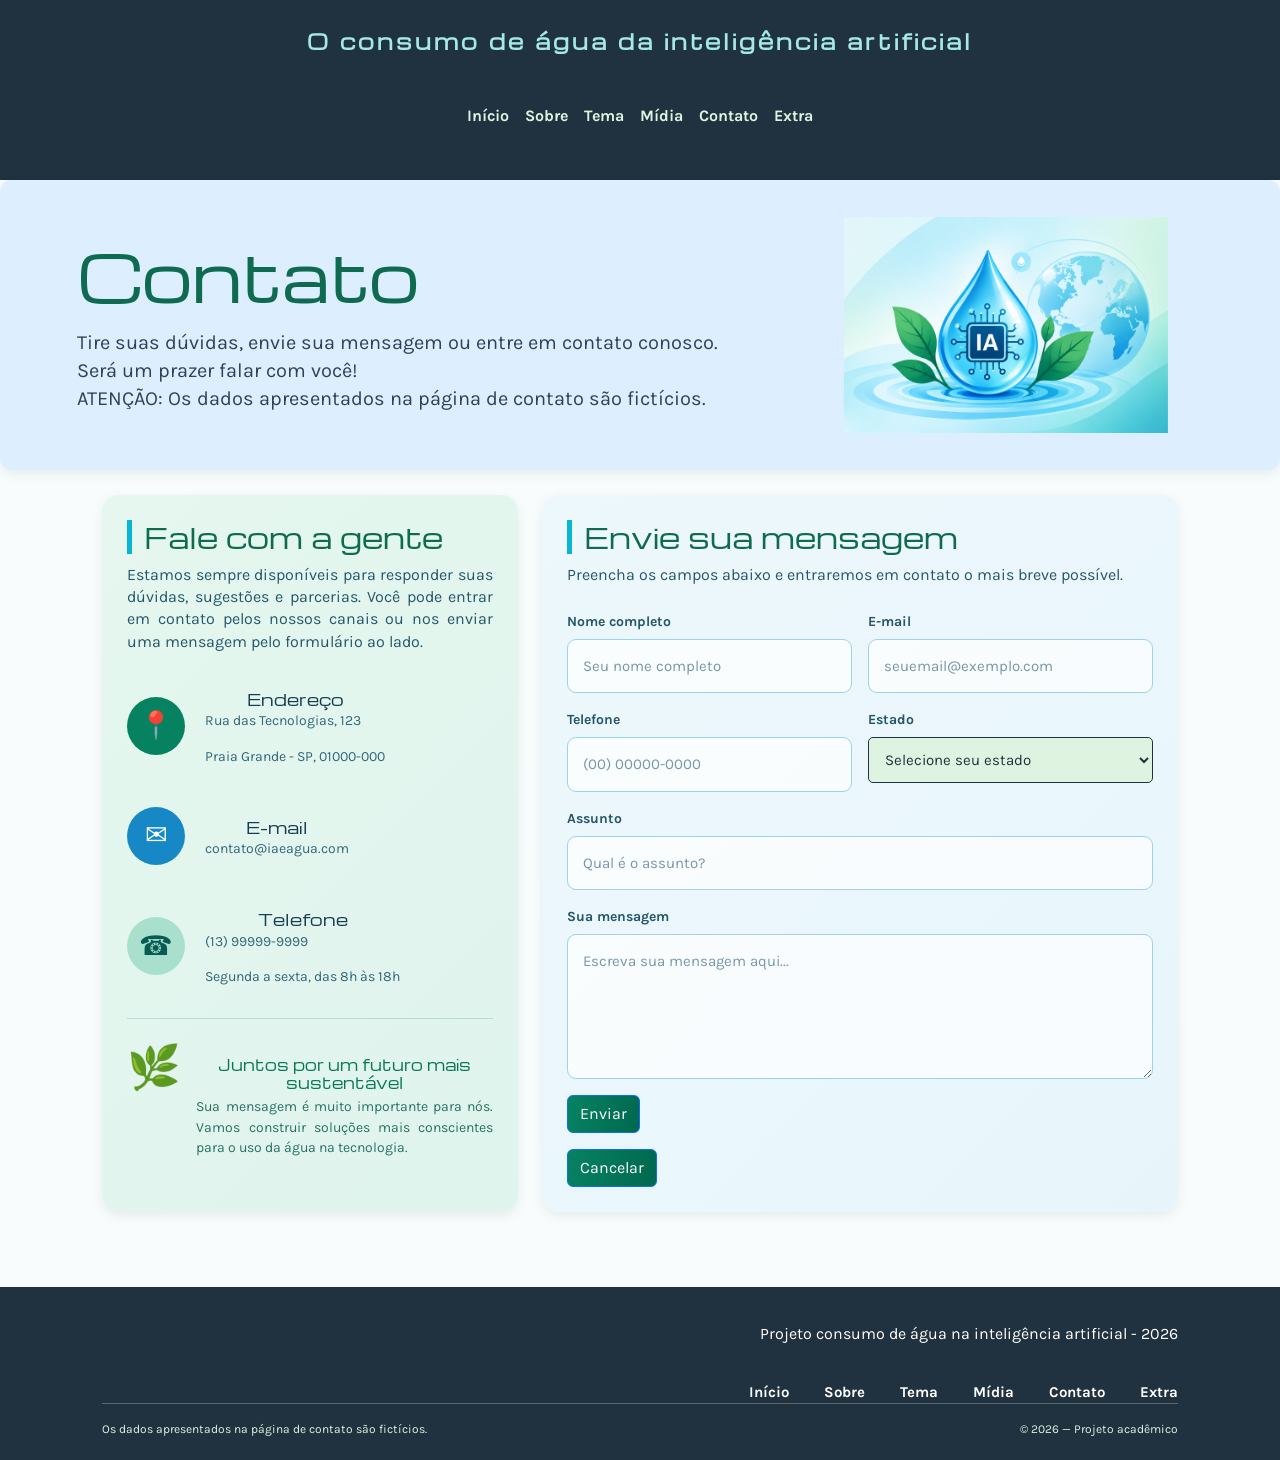
==== commit 2197abef: "Atualiza conteúdo e funcionalidades do site" ====
--- a/contato.html
+++ b/contato.html
@@ -16,7 +16,7 @@
      <script src="script.js" defer ></script>
 </head>
 
-<body>
+<body class="pagina-contato">
 
     <!-- CABEÇALHO -->
     <header class="cabecalho-site cabecalho-nome">
@@ -84,6 +84,8 @@
             <p>Tire suas dúvidas, envie sua mensagem 
             ou entre em contato conosco.
             Será um prazer falar com você!</p>
+
+            <p>ATENÇÃO: Os dados apresentados na página de contato são fictícios.</p>
            
         </div>
 
@@ -118,7 +120,7 @@
                 <div>
                     <h3>Endereço</h3> 
                     <p>Rua das Tecnologias, 123</p>
-                    <p>São Paulo - PG, 01000-000</p>
+                    <p>Praia Grande - SP, 01000-000</p>
                 </div>
 
             </div>
@@ -290,10 +292,10 @@
 
                 <!-- BOTÃO -->
           <button type="submit" class="btn btn-outline-primary text-white" >
-           enviar 
+           Enviar 
            </button>
              <button type="reset" class="btn btn-outline-primary text-white" >
-             canselar
+             Cancelar
         </button>
             </form>
 
--- a/style.css
+++ b/style.css
@@ -1,13 +1,75 @@
+/*cores
+#0F6B4F verde principal
+#1E6FB8 azul principal
+#DFF3E1 fundo
+#20323F Tom escuro
+Para o site de Geografia, cujo tema é “O consumo de água pela inteligência artificial”, escolhemos uma paleta de cores que representa os principais
+elementos abordados no trabalho. O verde simboliza a natureza, a sustentabilidade e a necessidade de preservar os recursos naturais. O azul representa 
+a água, elemento central do tema, destacando sua importância para a vida e a preocupação com o alto consumo desse recurso pelos sistemas de inteligência
+artificial. O fundo em verde claro foi utilizado para transmitir leveza e tornar a leitura mais agradável, enquanto o tom escuro cria contraste, melhora
+a legibilidade e deixa o site com uma aparência mais moderna e organizada. Com essa combinação,
+buscamos criar um visual que reforçasse a mensagem de conscientização sobre o uso responsável da água e os impactos ambientais da tecnologia.
+
+Escolha das fontes dos sites
+Karla fonte dos textos
+Michroma fonte do titulo
+Para os dois sites, escolhemos as fontes Michroma e Karla porque elas oferecem um bom equilíbrio entre estilo e legibilidade.
+A fonte Michroma foi utilizada nos títulos por possuir um design moderno e marcante, chamando a atenção para os principais conteúdos da página e
+dando personalidade ao site. Já a fonte Karla foi escolhida para os textos por ser limpa, simples e de fácil leitura, permitindo que as informações 
+sejam compreendidas com mais conforto.
+A combinação dessas duas fontes deixa o visual mais organizado, moderno e agradável, além de melhorar a experiência de quem acessa os sites.
+*/
 /*geral*/
 /*cores
 #0F6B4F verde principal
 #1E6FB8 azul principal
 #DFF3E1 fundo
 #20323F Tom escuro*/
+@import url('https://fonts.googleapis.com/css2?family=Karla:ital,wght@0,200..800;1,200..800&display=swap'); /*fonte dos textos*/
+
+@import url('https://fonts.googleapis.com/css2?family=Michroma&display=swap');/*fonte do titulo*/
+
+:root {
+
+    /* FAMÍLIAS DAS FONTES */
+    --fonte-texto: 'Karla', sans-serif;
+    --fonte-titulo: 'Michroma', sans-serif;
+
+    /* TAMANHOS DAS FONTES */
+    --tamanho-texto: 1rem;
+    --tamanho-subtitulo: 1.5rem;
+    --tamanho-titulo: 2rem;
+
+    /* PESOS DAS FONTES */
+    --peso-texto: 400;
+    --peso-subtitulo: 400;
+    --peso-titulo: 400;
+}
+
+/* TEXTOS */
+body {
+    font-family: var(--fonte-texto);
+    font-size: var(--tamanho-texto);
+    font-weight: var(--peso-texto);
+}
+
+/* TÍTULOS PRINCIPAIS */
+h1 {
+    font-family: var(--fonte-titulo);
+    font-size: var(--tamanho-titulo);
+    font-weight: var(--peso-titulo);
+}
+
+/* SUBTÍTULOS */
+h2, h3 {
+    font-family: var(--fonte-titulo);
+    font-size: var(--tamanho-subtitulo);
+    font-weight: var(--peso-subtitulo);
+}
 
 body {
     margin: 0;
-    font-family: Arial, sans-serif;
+   
 }
 
 .cabecalho-site {
@@ -671,13 +733,11 @@
     scroll-behavior: smooth;
 }
 
-body {
-    font-family: Arial, Helvetica, sans-serif;
+.pagina-tema {
     background-color: #f0f7fa;
     color: #263746;
     line-height: 1.8;
 }
-
 
 
 
@@ -729,13 +789,7 @@
     text-align: justify;
 }
 
-.conclusao {
-    background-color: #DCEEFF;
-    padding: 25px;
-    border-radius:12px;
-    margin-bottom:25px;
-
-}
+
 
 /* ===== PARTE 2 - CONSUMO DE ÁGUA ===== */
 
@@ -798,6 +852,7 @@
     background-color: #DCEEFF;;
     padding: 18px;
     border-radius: 12px;
+     width: 100%;
 }
 
 .formas-consumo h3 {
@@ -998,33 +1053,74 @@
         width: 100%;
     }
 }
-/* CARROSSEL - COMPUTADOR */
-@media (min-width: 992px) {
-
-    .consumo-texto .carousel {
-        width: 300%;
-        max-width: none;
-        margin: 20px 0;
-    }
-
-    .consumo-texto .carousel img {
-        width: 100%;
-        height: 400px;
-        object-fit: cover;
-    }
-
+/* ===== CARROSSEL DA PARTE 2 ===== */
+
+.consumo-conteudo {
+    display: flex;
+    flex-direction: column;
+    gap: 25px;
+    width: 100%;
+}
+
+.consumo-texto {
+    width: 100%;
+}
+
+.carrossel-consumo {
+    width: 100%;
+    max-width: 1100px;
+    margin: 25px auto;
+    border: 3px solid #20323F;
+    border-radius: 12px;
+    padding: 8px;
+}
+
+.carrossel-consumo .carousel {
+    width: 100%;
+    max-width: 100%;
+}
+
+.carrossel-consumo .carousel-item img {
+    display: block;
+    width: 100%;
+    max-width: 100%;
+    height: 480px;
+    object-fit: contain;
+    margin: 0 auto;
+}
+
+
+
+/* CELULAR */
+@media (max-width: 767px) {
+
+    .carrossel-consumo .carousel-item img {
+        height: 300px;
+    }
+
+}
+
+/* Setas do carrossel */
+#car .carousel-control-prev,
+#car .carousel-control-next {
+    width: 8%;
+    opacity: 1;
+}
+
+#car .carousel-control-prev-icon,
+#car .carousel-control-next-icon {
+    background-color: #1E6FB8;
+    border-radius: 50%;
+    background-size: 60%;
+    width: 45px;
+    height: 45px;
 }
 /*midia==========================================================================================================*/
 /* CONFIGURAÇÕES GERAIS */
 
-* {
-    margin: 0;
-    padding: 0;
-    box-sizing: border-box;
-}
-
-body {
-    font-family: Arial, Helvetica, sans-serif;
+
+
+.pagina-midia {
     background: linear-gradient(
         120deg,
         #f5fbff,
@@ -1032,7 +1128,6 @@
     );
     color: #10365d;
 }
-
 
 /* CABEÇALHO */
 
@@ -1188,7 +1283,7 @@
 }
 
 .banner-imagem img {
-    width: 100%;
+    width: 115%;
     max-width: 100%;
     height: auto;
     object-fit: contain;
@@ -1200,6 +1295,8 @@
     background: transparent !important;
     box-shadow: none !important;
     border-radius: 0;
+    transform: scale(1.2);
+transform-origin: center;
 }
 
 
@@ -1298,7 +1395,7 @@
         grid-template-columns: repeat(2, 1fr);
     }
 
-}
+} /* fecha o media de 900px */
 
 @media (max-width: 600px) {
 
@@ -1352,6 +1449,7 @@
         display: block;
         padding: 25px 6%;
         min-height: auto;
+        transform: none;
     }
 
     .banner .row {
@@ -1387,27 +1485,163 @@
     }
 }
 
+/* BUSCA DA PÁGINA TEMA */
+
+.busca-tema {
+    width: 90%;
+    max-width: 900px;
+    margin: 40px auto;
+    padding: 25px;
+    background-color: #DFF3E1;
+    border-left: 5px solid #1E6FB8;
+    color: #20323F;
+}
+
+.busca-tema h3 {
+    color: #0F6B4F;
+    margin-bottom: 12px;
+}
+
+.busca-tema p {
+    margin-bottom: 18px;
+}
+
+.busca-tema input {
+    width: 100%;
+    padding: 12px;
+    border: 2px solid #1E6FB8;
+    background-color: #ffffff;
+    color: #20323F;
+    outline: none;
+}
+
+.busca-tema input:focus {
+    border-color: #0F6B4F;
+}
+
+#resultadosBusca {
+    display: flex;
+    flex-direction: column;
+    gap: 8px;
+    margin-top: 12px;
+}
+
+#resultadosBusca button {
+    padding: 10px;
+    text-align: left;
+    background-color: #1E6FB8;
+    color: white;
+    border: none;
+    cursor: pointer;
+}
+
+#resultadosBusca button:hover {
+    background-color: #0F6B4F;
+}
+
+
+/* ===== QUIZ DE GEOGRAFIA ===== */
+
+.quiz-geografia {
+    width: 90%;
+    max-width: 1000px;
+    margin: 60px auto;
+    padding: 35px;
+    background-color: #DFF3E1;
+    border-left: 6px solid #1E6FB8;
+    color: #20323F;
+}
+
+.quiz-geografia h2 {
+    color: #0F6B4F;
+    margin-bottom: 15px;
+}
+
+.quiz-geografia > p {
+    line-height: 1.7;
+    margin-bottom: 25px;
+}
+
+#perguntaQuiz {
+    font-size: 20px;
+    font-weight: bold;
+    margin-bottom: 20px;
+}
+
+#alternativasQuiz {
+    display: flex;
+    flex-direction: column;
+    gap: 12px;
+}
+
+.alternativa-quiz {
+    width: 100%;
+    padding: 15px;
+    text-align: left;
+    background-color: #20323F;
+    color: #DFF3E1;
+    border: 2px solid #20323F;
+    cursor: pointer;
+    transition: 0.3s;
+}
+
+.alternativa-quiz:hover {
+    background-color: #1E6FB8;
+    border-color: #1E6FB8;
+}
+
+#resultadoQuiz {
+    margin-top: 20px;
+    font-weight: bold;
+    color: #0F6B4F;
+}
+
+#proximaPergunta {
+    margin-top: 15px;
+    padding: 12px 25px;
+    background-color: #0F6B4F;
+    color: #DFF3E1;
+    border: none;
+    cursor: pointer;
+    transition: 0.3s;
+}
+
+#proximaPergunta:hover {
+    background-color: #1E6FB8;
+}
+
+/* RESPONSIVIDADE DO QUIZ */
+
+@media (max-width: 600px) {
+
+    .quiz-geografia {
+        width: 95%;
+        padding: 20px;
+        margin: 35px auto;
+    }
+
+    #perguntaQuiz {
+        font-size: 17px;
+    }
+
+    .alternativa-quiz {
+        padding: 12px;
+        font-size: 14px;
+    }
+
+}
+
+
 /*contato==========================================================================================================*/
 
 /* CONFIGURAÇÕES GERAIS */
-* {
-    margin: 0;
-    padding: 0;
-    box-sizing: border-box;
-}
-
-body {
-    font-family: Arial, Helvetica, sans-serif;
+
+
+.pagina-contato {
     color: #153b50;
     background-color: #f8fcfc;
 }
 
-
-.logo {
-    display: flex;
-    align-items: center;
-    gap: 12px;
-}
 
 .logo-imagem {
      width: 95px;
@@ -1507,18 +1741,29 @@
 }
 
 /* CELULAR */
+/* CELULAR */
+
 @media (max-width: 768px) {
+
     .banner-contato {
         flex-direction: column;
         text-align: left;
     }
 
-    .banner-imagem img {
-        max-width: 100%;
-    }
-
-}
-
+    .banner-contato .banner-imagem {
+        width: 100%;
+        height: 260px;
+    }
+
+    .banner-contato .banner-imagem img {
+        width: 100%;
+        height: 100%;
+        max-width: 100% !important;
+        object-fit: contain;
+        transform: scale(1.1);
+    }
+
+}
 
 /* ÁREA PRINCIPAL */
 .conteudo {
